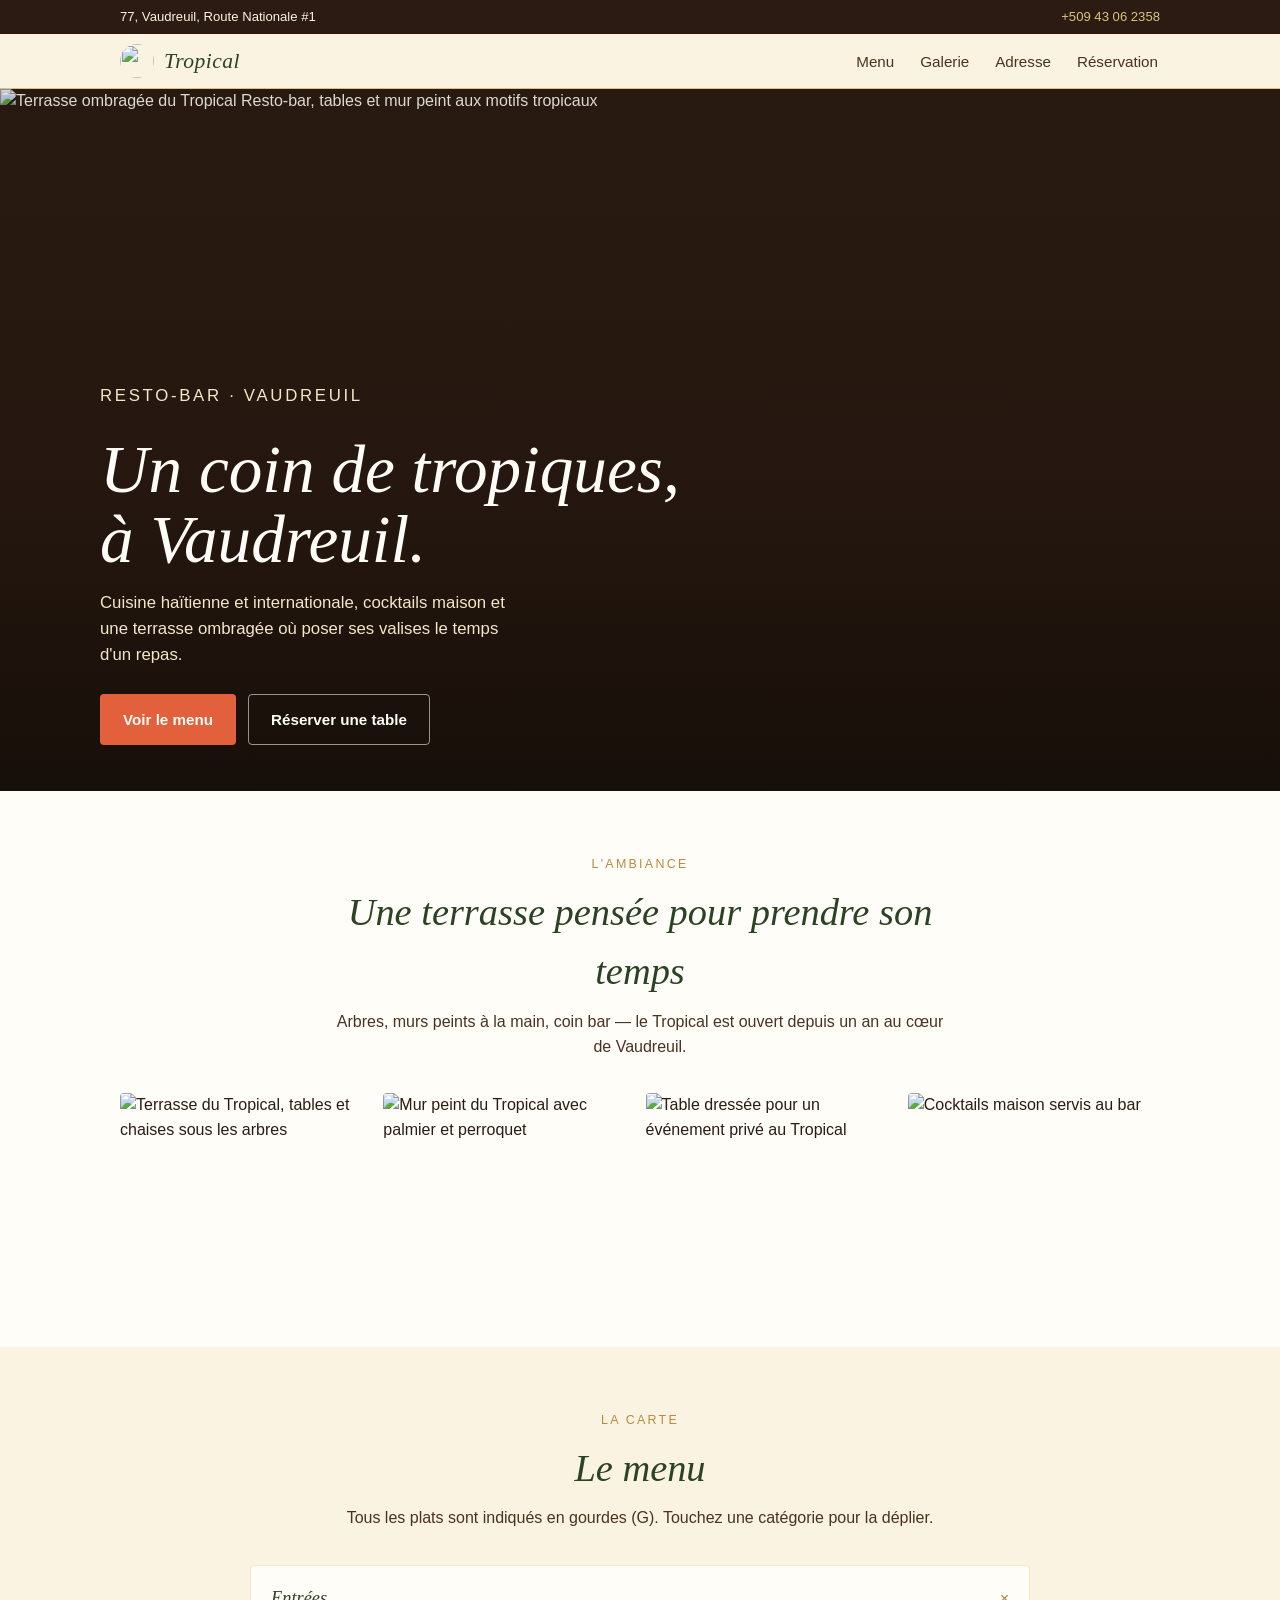
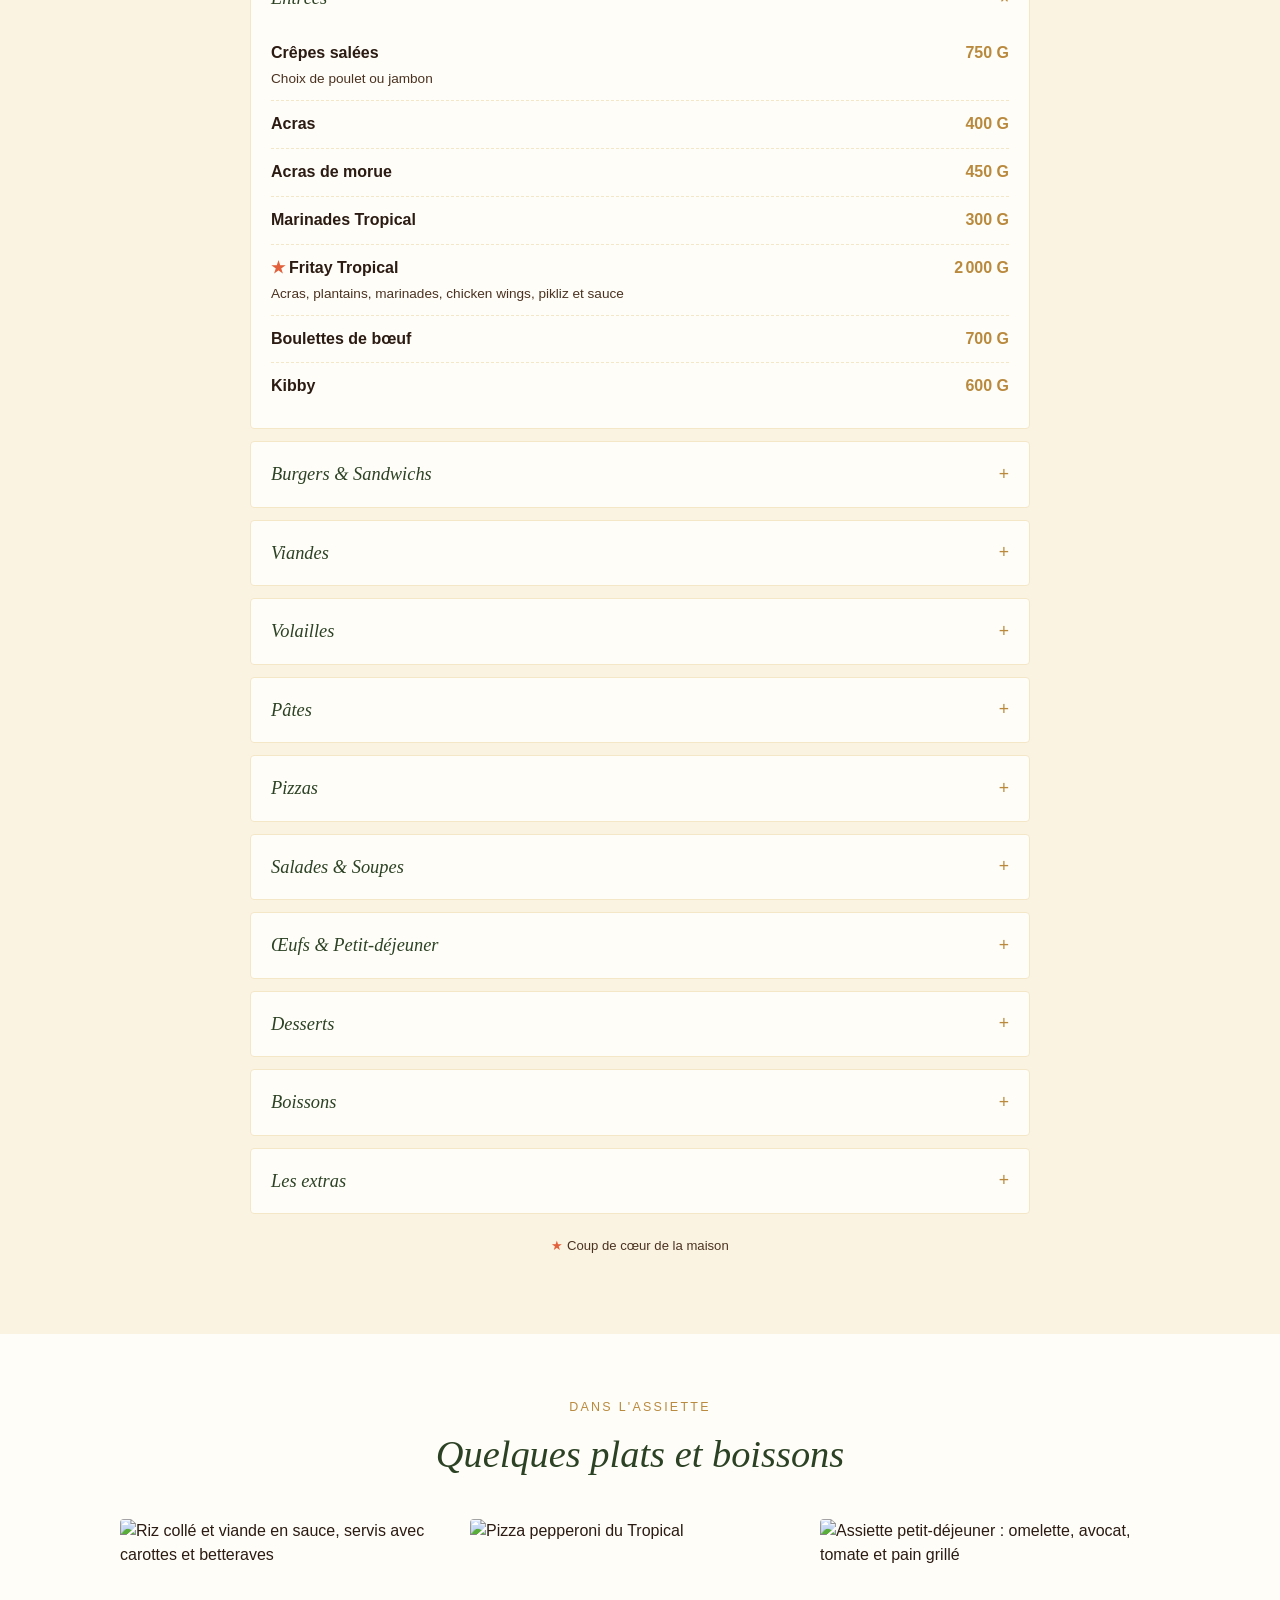
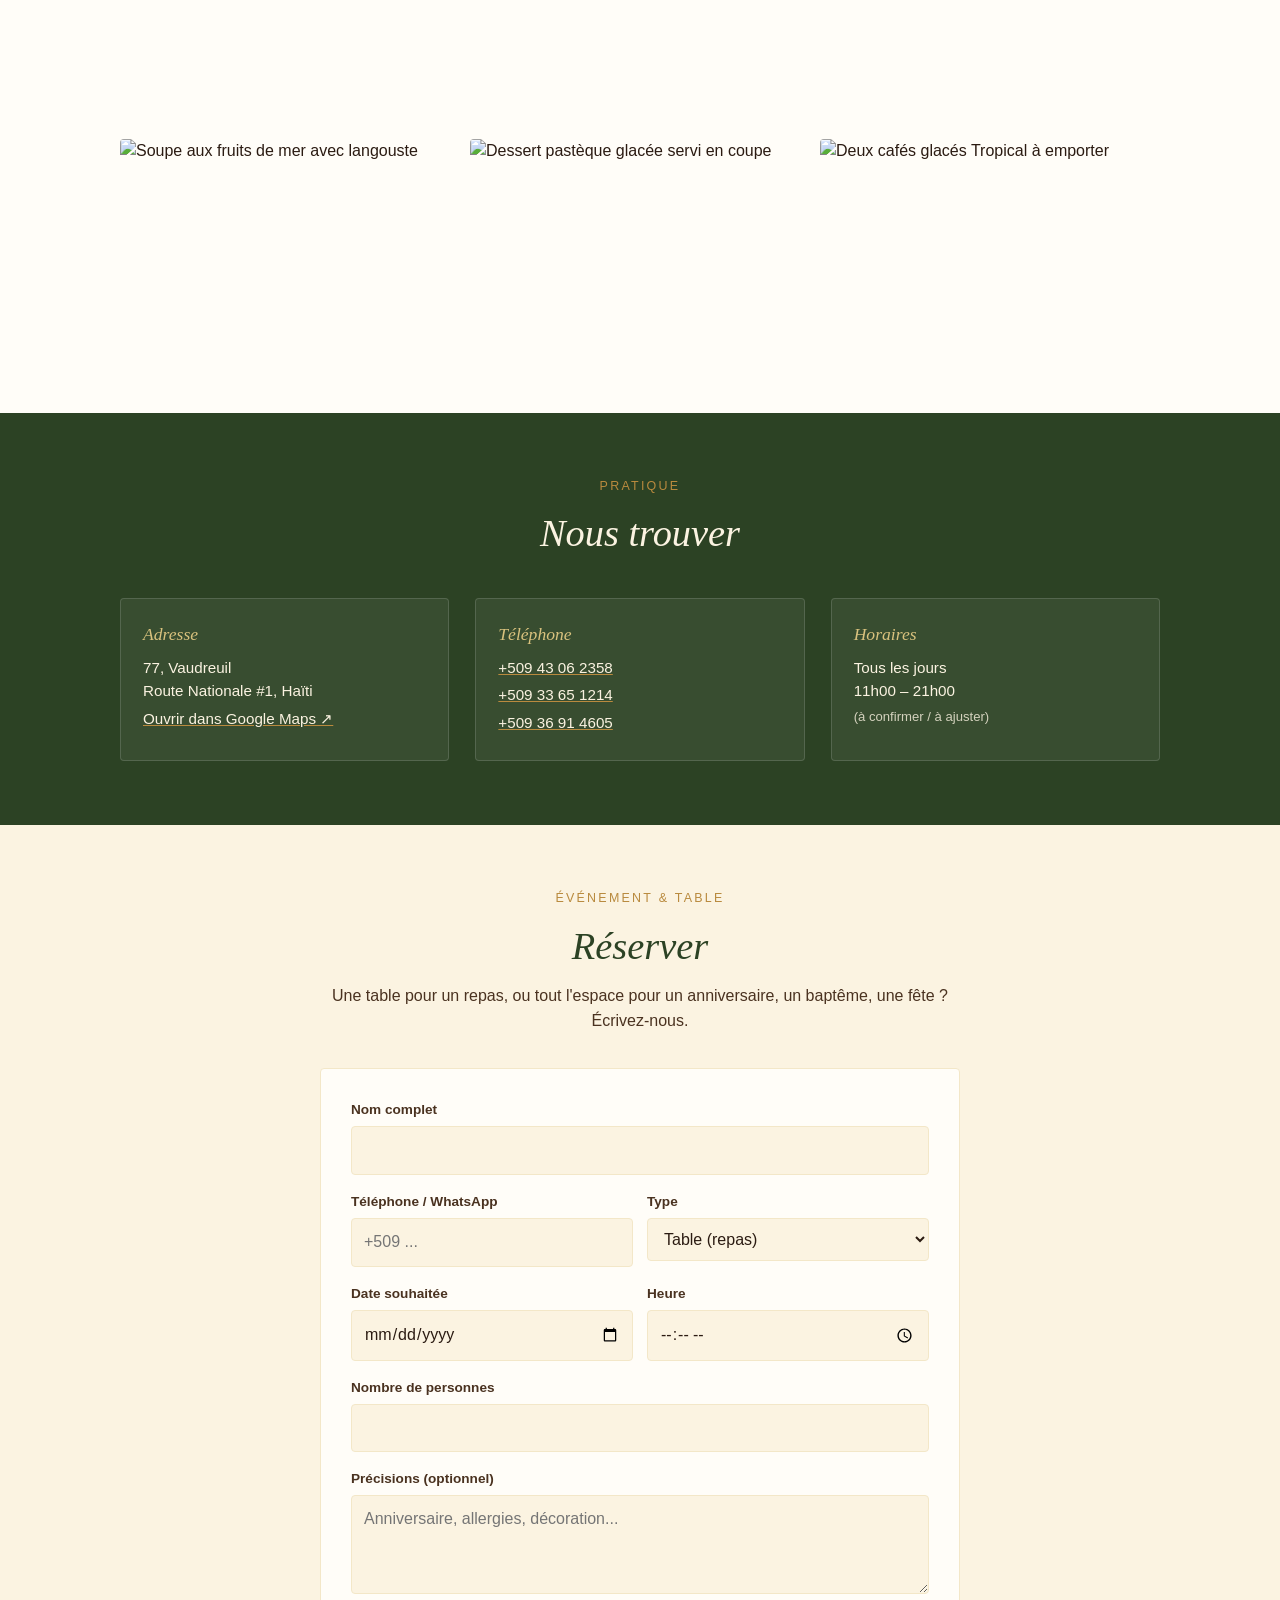
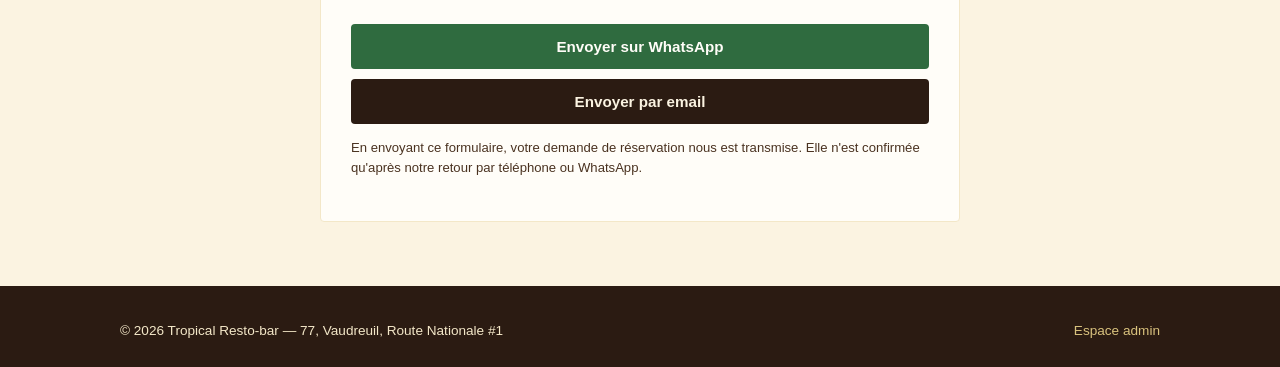
==== index.html @ 505603d0 "Add files via upload" ====
<!DOCTYPE html>
<html lang="fr">
<head>
<meta charset="UTF-8">
<meta name="viewport" content="width=device-width, initial-scale=1">
<title>Tropical Resto-bar — Vaudreuil, Route Nationale #1</title>
<meta name="description" content="Tropical Resto-bar à Vaudreuil : cuisine haïtienne et internationale, terrasse ombragée, cocktails maison. Menu, adresse et réservation.">
<link rel="icon" href="images/logo-dark.webp">
<link rel="stylesheet" href="style.css">
</head>
<body>
<a class="skip-link" href="#contenu">Aller au contenu</a>

<div class="topbar">
  <div class="wrap">
    <span>77, Vaudreuil, Route Nationale #1</span>
    <a href="tel:+50943062358">+509 43 06 2358</a>
  </div>
</div>

<nav class="nav">
  <div class="wrap">
    <a class="brand" href="#accueil">
      <img src="images/logo-dark.webp" alt="" width="34" height="34" loading="eager">
      Tropical
    </a>
    <button class="nav-toggle" id="navToggle" aria-expanded="false" aria-controls="navLinks" aria-label="Ouvrir le menu">☰</button>
    <ul class="nav-links" id="navLinks">
      <li><a href="#menu">Menu</a></li>
      <li><a href="#galerie">Galerie</a></li>
      <li><a href="#infos">Adresse</a></li>
      <li id="navResa"><a href="#reservation">Réservation</a></li>
    </ul>
  </div>
</nav>

<main id="contenu">

  <header class="hero" id="accueil">
    <img class="hero-img" src="images/hero-terrace.webp" alt="Terrasse ombragée du Tropical Resto-bar, tables et mur peint aux motifs tropicaux" loading="eager" fetchpriority="high" width="800" height="1067">
    <div class="hero-content wrap">
      <p class="hero-eyebrow">Resto-bar · Vaudreuil</p>
      <h1>Un coin de tropiques,<br>à Vaudreuil.</h1>
      <p>Cuisine haïtienne et internationale, cocktails maison et une terrasse ombragée où poser ses valises le temps d'un repas.</p>
      <div class="hero-ctas">
        <a class="btn btn-primary" href="#menu">Voir le menu</a>
        <a class="btn btn-outline" id="heroResaBtn" href="#reservation">Réserver une table</a>
      </div>
    </div>
  </header>

  <section class="ambiance">
    <div class="wrap">
      <div class="section-head">
        <span class="eyebrow">L'ambiance</span>
        <h2>Une terrasse pensée pour prendre son temps</h2>
        <p class="lede">Arbres, murs peints à la main, coin bar — le Tropical est ouvert depuis un an au cœur de Vaudreuil.</p>
      </div>
      <div class="ambiance-grid">
        <img src="images/terrace-2.webp" alt="Terrasse du Tropical, tables et chaises sous les arbres" loading="lazy" width="900" height="675">
        <img src="images/terrace-mural.webp" alt="Mur peint du Tropical avec palmier et perroquet" loading="lazy" width="900" height="1067">
        <img src="images/event-table.webp" alt="Table dressée pour un événement privé au Tropical" loading="lazy" width="738" height="985">
        <img src="images/cocktails.webp" alt="Cocktails maison servis au bar" loading="lazy" width="800" height="1364">
      </div>
    </div>
  </section>

  <section class="menu-section section-frame" id="menu">
    <div class="wrap">
      <div class="section-head">
        <span class="eyebrow">La carte</span>
        <h2>Le menu</h2>
        <p class="lede">Tous les plats sont indiqués en gourdes (G). Touchez une catégorie pour la déplier.</p>
      </div>

      <div class="menu-cats" id="menuCats"></div>

      <p class="menu-legend"><span class="star">★</span> Coup de cœur de la maison</p>
    </div>
  </section>

  <section class="gallery" id="galerie">
    <div class="wrap">
      <div class="section-head">
        <span class="eyebrow">Dans l'assiette</span>
        <h2>Quelques plats et boissons</h2>
      </div>
      <div class="gallery-grid">
        <img src="images/plat-viande-riz.webp" alt="Riz collé et viande en sauce, servis avec carottes et betteraves" loading="lazy" width="738" height="985">
        <img src="images/pizza.webp" alt="Pizza pepperoni du Tropical" loading="lazy" width="738" height="985">
        <img src="images/petit-dej.webp" alt="Assiette petit-déjeuner : omelette, avocat, tomate et pain grillé" loading="lazy" width="738" height="985">
        <img src="images/soupe-fruits-mer.webp" alt="Soupe aux fruits de mer avec langouste" loading="lazy" width="738" height="985">
        <img src="images/dessert-pasteque.webp" alt="Dessert pastèque glacée servi en coupe" loading="lazy" width="738" height="985">
        <img src="images/cafe-glace.webp" alt="Deux cafés glacés Tropical à emporter" loading="lazy" width="738" height="985">
      </div>
    </div>
  </section>

  <section class="infos" id="infos">
    <div class="wrap">
      <div class="section-head">
        <span class="eyebrow">Pratique</span>
        <h2>Nous trouver</h2>
      </div>
      <div class="infos-grid">
        <div class="info-card">
          <h3>Adresse</h3>
          <p>77, Vaudreuil<br>Route Nationale #1, Haïti</p>
          <p><a href="https://www.google.com/maps/search/?api=1&query=Tropical+Resto-bar+Vaudreuil+Route+Nationale+1+Haiti" target="_blank" rel="noopener">Ouvrir dans Google Maps ↗</a></p>
        </div>
        <div class="info-card">
          <h3>Téléphone</h3>
          <p><a href="tel:+50943062358">+509 43 06 2358</a></p>
          <p><a href="tel:+50933651214">+509 33 65 1214</a></p>
          <p><a href="tel:+50936914605">+509 36 91 4605</a></p>
        </div>
        <div class="info-card">
          <h3>Horaires</h3>
          <p>Tous les jours<br>11h00 – 21h00</p>
          <p style="font-size:0.82rem; opacity:0.8;">(à confirmer / à ajuster)</p>
        </div>
      </div>
    </div>
  </section>

  <section class="reservation section-frame" id="reservation">
    <div class="wrap">
      <div class="section-head">
        <span class="eyebrow">Événement &amp; table</span>
        <h2>Réserver</h2>
        <p class="lede">Une table pour un repas, ou tout l'espace pour un anniversaire, un baptême, une fête ? Écrivez-nous.</p>
      </div>

      <div id="resaOpen" class="res-box" hidden>
        <form id="resaForm">
          <div class="field">
            <label for="resaNom">Nom complet</label>
            <input id="resaNom" name="nom" type="text" required autocomplete="name">
          </div>
          <div class="field-row">
            <div class="field">
              <label for="resaTel">Téléphone / WhatsApp</label>
              <input id="resaTel" name="tel" type="tel" required autocomplete="tel" placeholder="+509 ...">
            </div>
            <div class="field">
              <label for="resaType">Type</label>
              <select id="resaType" name="type">
                <option value="Table">Table (repas)</option>
                <option value="Événement privé">Événement privé</option>
              </select>
            </div>
          </div>
          <div class="field-row">
            <div class="field">
              <label for="resaDate">Date souhaitée</label>
              <input id="resaDate" name="date" type="date" required>
            </div>
            <div class="field">
              <label for="resaHeure">Heure</label>
              <input id="resaHeure" name="heure" type="time" required>
            </div>
          </div>
          <div class="field">
            <label for="resaPersonnes">Nombre de personnes</label>
            <input id="resaPersonnes" name="personnes" type="number" min="1" max="200" required>
          </div>
          <div class="field">
            <label for="resaMsg">Précisions (optionnel)</label>
            <textarea id="resaMsg" name="message" rows="3" placeholder="Anniversaire, allergies, décoration..."></textarea>
          </div>

          <div class="res-actions">
            <button type="submit" class="btn btn-whatsapp btn-block" id="resaWhatsapp">Envoyer sur WhatsApp</button>
            <button type="button" class="btn btn-dark btn-block" id="resaEmail">Envoyer par email</button>
          </div>
          <p class="res-status" id="resaStatus"></p>
          <p class="res-note">En envoyant ce formulaire, votre demande de réservation nous est transmise. Elle n'est confirmée qu'après notre retour par téléphone ou WhatsApp.</p>
        </form>
      </div>

      <div id="resaClosed" class="res-closed" hidden>
        <p>Les réservations en ligne sont momentanément fermées.<br>Vous pouvez nous joindre directement par téléphone ou WhatsApp au <a href="tel:+50943062358">+509 43 06 2358</a>.</p>
      </div>
    </div>
  </section>

</main>

<footer>
  <div class="wrap">
    <span>© <span id="year"></span> Tropical Resto-bar — 77, Vaudreuil, Route Nationale #1</span>
    <a href="admin.html">Espace admin</a>
  </div>
</footer>

<script src="menu-data.js"></script>
<script src="config.js"></script>
<script src="script.js"></script>
</body>
</html>
---- style.css ----
/* ============================================================
   Tropical Resto-bar — feuille de style
   Palette tirée du logo et du menu imprimé du restaurant :
   sable/or du mur, vert palmier, brun café du logo, corail coucher
   de soleil des cocktails.
   Pas de police externe : on reste 100% système pour ne faire
   AUCUNE requête réseau supplémentaire (contrainte réseau Haïti).
   ============================================================ */

:root {
  --cream: #FBF3E1;
  --cream-2: #F3E7C8;
  --sand: #D9C27E;
  --palm: #3F5C34;
  --palm-dark: #2C4224;
  --coffee: #2B1B12;
  --coffee-2: #4A3220;
  --gold: #B98A3E;
  --coral: #E2603C;
  --white: #FFFDF8;

  --serif: Georgia, "Iowan Old Style", "Palatino Linotype", "Times New Roman", serif;
  --sans: -apple-system, BlinkMacSystemFont, "Segoe UI", Roboto, "Helvetica Neue", Arial, sans-serif;

  --radius: 4px;
  --max-w: 1080px;
}

* { box-sizing: border-box; }
html { scroll-behavior: smooth; }

body {
  margin: 0;
  background: var(--cream);
  color: var(--coffee);
  font-family: var(--sans);
  line-height: 1.55;
  -webkit-font-smoothing: antialiased;
}

img { max-width: 100%; display: block; }

a { color: inherit; }

.wrap {
  max-width: var(--max-w);
  margin: 0 auto;
  padding: 0 20px;
}

/* ---------- Skip link / focus ---------- */
.skip-link {
  position: absolute; left: -999px; top: 0;
  background: var(--coffee); color: var(--white);
  padding: 10px 16px; z-index: 100;
}
.skip-link:focus { left: 10px; top: 10px; }

:focus-visible {
  outline: 3px solid var(--coral);
  outline-offset: 2px;
}

/* ---------- Top bar ---------- */
.topbar {
  background: var(--coffee);
  color: var(--cream);
  font-size: 0.82rem;
  padding: 7px 0;
}
.topbar .wrap {
  display: flex;
  justify-content: space-between;
  align-items: center;
  gap: 10px;
  flex-wrap: wrap;
}
.topbar a { text-decoration: none; color: var(--sand); }
.topbar a:hover { color: var(--white); }

/* ---------- Nav ---------- */
.nav {
  position: sticky; top: 0; z-index: 40;
  background: rgba(251, 243, 225, 0.96);
  backdrop-filter: saturate(140%) blur(4px);
  border-bottom: 1px solid var(--sand);
}
.nav .wrap {
  display: flex;
  align-items: center;
  justify-content: space-between;
  padding-top: 10px;
  padding-bottom: 10px;
}
.brand {
  display: flex;
  align-items: center;
  gap: 10px;
  text-decoration: none;
  font-family: var(--serif);
  font-style: italic;
  font-size: 1.35rem;
  color: var(--palm-dark);
  letter-spacing: 0.02em;
}
.brand img { width: 34px; height: 34px; border-radius: 50%; }

.nav-links {
  display: flex;
  gap: 22px;
  list-style: none;
  margin: 0; padding: 0;
  font-size: 0.95rem;
}
.nav-links a {
  text-decoration: none;
  color: var(--coffee-2);
  padding: 4px 2px;
  border-bottom: 2px solid transparent;
}
.nav-links a:hover { border-color: var(--coral); }

.nav-toggle {
  display: none;
  background: none; border: none;
  font-size: 1.6rem;
  color: var(--coffee);
  cursor: pointer;
}

@media (max-width: 760px) {
  .nav-links {
    position: absolute;
    top: 100%; left: 0; right: 0;
    background: var(--cream);
    border-bottom: 1px solid var(--sand);
    flex-direction: column;
    gap: 0;
    display: none;
  }
  .nav-links.open { display: flex; }
  .nav-links a {
    padding: 14px 20px;
    border-bottom: 1px solid var(--cream-2);
  }
  .nav-toggle { display: block; }
}

/* ---------- Hero ---------- */
.hero {
  position: relative;
  min-height: 78vh;
  display: flex;
  align-items: flex-end;
  color: var(--white);
  background-color: var(--coffee);
}
.hero-img {
  position: absolute; inset: 0;
  width: 100%; height: 100%;
  object-fit: cover;
}
.hero::after {
  content: "";
  position: absolute; inset: 0;
  background: linear-gradient(180deg, rgba(27,17,10,0.15) 0%, rgba(27,17,10,0.35) 55%, rgba(20,13,8,0.88) 100%);
}
.hero-content {
  position: relative;
  z-index: 2;
  padding: 60px 0 46px;
  width: 100%;
}
.hero-eyebrow {
  font-size: 0.85rem;
  letter-spacing: 0.16em;
  text-transform: uppercase;
  color: var(--sand);
  margin: 0 0 10px;
}
.hero h1 {
  font-family: var(--serif);
  font-style: italic;
  font-weight: 400;
  font-size: clamp(2.4rem, 8vw, 4.2rem);
  margin: 0 0 14px;
  line-height: 1.05;
}
.hero p {
  max-width: 46ch;
  font-size: 1.05rem;
  color: var(--cream-2);
  margin: 0 0 26px;
}
.hero-ctas { display: flex; flex-wrap: wrap; gap: 12px; }

/* ---------- Buttons ---------- */
.btn {
  display: inline-flex;
  align-items: center;
  gap: 8px;
  padding: 13px 22px;
  border-radius: var(--radius);
  text-decoration: none;
  font-size: 0.95rem;
  font-weight: 600;
  border: 1px solid transparent;
  cursor: pointer;
  transition: transform 0.15s ease, background 0.15s ease;
}
.btn:hover { transform: translateY(-1px); }
.btn-primary { background: var(--coral); color: var(--white); }
.btn-primary:hover { background: #cb4f31; }
.btn-outline { background: transparent; color: var(--white); border-color: rgba(255,255,255,0.55); }
.btn-outline:hover { background: rgba(255,255,255,0.12); }
.btn-dark { background: var(--coffee); color: var(--cream); }
.btn-dark:hover { background: var(--coffee-2); }
.btn-whatsapp { background: #2f6b3f; color: var(--white); }
.btn-whatsapp:hover { background: #245430; }
.btn-block { width: 100%; justify-content: center; }

/* ---------- Section shell ---------- */
section { padding: 64px 0; }
.section-head { max-width: 620px; margin: 0 auto 34px; text-align: center; }
.eyebrow {
  display: block;
  font-size: 0.78rem;
  letter-spacing: 0.18em;
  text-transform: uppercase;
  color: var(--gold);
  margin-bottom: 8px;
}
h2 {
  font-family: var(--serif);
  font-style: italic;
  font-weight: 400;
  font-size: clamp(1.7rem, 4vw, 2.4rem);
  margin: 0 0 8px;
  color: var(--palm-dark);
}
.lede { color: var(--coffee-2); margin: 0; }

/* Sunset divider — motif repris du dégradé de la couverture du menu */
.divider {
  height: 4px;
  border: none;
  margin: 0;
  background: linear-gradient(90deg, var(--sand), var(--coral) 55%, var(--gold));
  opacity: 0.85;
}

/* Palme décorative (signature graphique, reprise du menu imprimé) */
.palm-corner {
  position: absolute;
  width: 130px; height: 130px;
  opacity: 0.5;
  pointer-events: none;
}
.palm-corner.tl { top: 6px; left: 6px; }
.palm-corner.br { bottom: 6px; right: 6px; transform: rotate(180deg); }
.section-frame { position: relative; overflow: hidden; }

/* ---------- Ambiance strip ---------- */
.ambiance { background: var(--white); }
.ambiance-grid {
  display: grid;
  grid-template-columns: repeat(4, 1fr);
  gap: 10px;
}
.ambiance-grid img {
  width: 100%; height: 190px; object-fit: cover;
  border-radius: var(--radius);
}
@media (max-width: 760px) {
  .ambiance-grid { grid-template-columns: repeat(2, 1fr); }
  .ambiance-grid img { height: 140px; }
}

/* ---------- Menu ---------- */
.menu-section { background: var(--cream); }
.menu-note {
  text-align: center;
  font-size: 0.85rem;
  color: var(--coffee-2);
  margin: -14px 0 30px;
}
.menu-cats { display: grid; gap: 12px; max-width: 780px; margin: 0 auto; }
.menu-cat {
  background: var(--white);
  border: 1px solid var(--cream-2);
  border-radius: var(--radius);
  overflow: hidden;
}
.menu-cat-btn {
  width: 100%;
  display: flex;
  align-items: center;
  justify-content: space-between;
  gap: 10px;
  background: none;
  border: none;
  text-align: left;
  padding: 18px 20px;
  cursor: pointer;
  font-family: var(--serif);
  font-style: italic;
  font-size: 1.15rem;
  color: var(--palm-dark);
}
.menu-cat-btn .chev {
  font-family: var(--sans);
  font-style: normal;
  font-size: 1.1rem;
  color: var(--gold);
  transition: transform 0.2s ease;
  flex: none;
}
.menu-cat[open] .chev { transform: rotate(45deg); }
.menu-cat-body { padding: 0 20px 18px; }
.menu-cat-sub {
  font-size: 0.82rem;
  font-style: italic;
  color: var(--coffee-2);
  margin: -4px 0 14px;
}
.menu-item {
  display: flex;
  justify-content: space-between;
  gap: 16px;
  padding: 11px 0;
  border-top: 1px dashed var(--cream-2);
}
.menu-item:first-child { border-top: none; }
.menu-item-name { font-weight: 600; }
.menu-item-name .star { color: var(--coral); margin-right: 4px; }
.menu-item-desc {
  font-size: 0.85rem;
  color: var(--coffee-2);
  margin-top: 2px;
  font-weight: 400;
}
.menu-item-price {
  flex: none;
  font-variant-numeric: tabular-nums;
  color: var(--gold);
  font-weight: 700;
  white-space: nowrap;
}
.menu-legend {
  text-align: center;
  font-size: 0.82rem;
  color: var(--coffee-2);
  margin-top: 22px;
}
.menu-legend .star { color: var(--coral); }

/* ---------- Gallery ---------- */
.gallery { background: var(--white); }
.gallery-grid {
  display: grid;
  grid-template-columns: repeat(3, 1fr);
  gap: 10px;
}
.gallery-grid img {
  width: 100%; height: 210px; object-fit: cover;
  border-radius: var(--radius);
}
@media (max-width: 760px) {
  .gallery-grid { grid-template-columns: repeat(2, 1fr); }
  .gallery-grid img { height: 150px; }
}

/* ---------- Infos / address ---------- */
.infos {
  background: var(--palm-dark);
  color: var(--cream);
}
.infos h2 { color: var(--cream); }
.infos .lede { color: var(--cream-2); }
.infos-grid {
  display: grid;
  grid-template-columns: repeat(3, 1fr);
  gap: 26px;
  margin-top: 10px;
}
.info-card {
  background: rgba(255,255,255,0.06);
  border: 1px solid rgba(255,255,255,0.14);
  border-radius: var(--radius);
  padding: 22px;
}
.info-card h3 {
  font-family: var(--serif);
  font-style: italic;
  font-weight: 400;
  font-size: 1.1rem;
  margin: 0 0 8px;
  color: var(--sand);
}
.info-card p { margin: 4px 0; font-size: 0.95rem; }
.info-card a { text-decoration: underline; text-decoration-color: var(--gold); }
@media (max-width: 760px) {
  .infos-grid { grid-template-columns: 1fr; }
}

/* ---------- Reservation ---------- */
.reservation { background: var(--cream); }
.res-box {
  max-width: 640px;
  margin: 0 auto;
  background: var(--white);
  border: 1px solid var(--cream-2);
  border-radius: var(--radius);
  padding: 30px;
}
.field { margin-bottom: 16px; }
.field label {
  display: block;
  font-size: 0.85rem;
  font-weight: 600;
  margin-bottom: 6px;
  color: var(--coffee-2);
}
.field input, .field select, .field textarea {
  width: 100%;
  padding: 11px 12px;
  border: 1px solid var(--cream-2);
  border-radius: var(--radius);
  font: inherit;
  background: var(--cream);
  color: var(--coffee);
}
.field input:focus, .field select:focus, .field textarea:focus {
  outline: none;
  border-color: var(--coral);
  background: var(--white);
}
.field-row { display: grid; grid-template-columns: 1fr 1fr; gap: 14px; }
@media (max-width: 520px) { .field-row { grid-template-columns: 1fr; } }
.res-actions { display: grid; gap: 10px; margin-top: 22px; }
.res-note { font-size: 0.82rem; color: var(--coffee-2); margin-top: 14px; }
.res-status { font-size: 0.9rem; margin-top: 12px; display: none; }
.res-status.show { display: block; }
.res-status.ok { color: var(--palm-dark); }
.res-status.err { color: #a33; }

.res-closed {
  max-width: 640px;
  margin: 0 auto;
  text-align: center;
  background: var(--white);
  border: 1px solid var(--cream-2);
  border-radius: var(--radius);
  padding: 40px 30px;
  color: var(--coffee-2);
}

/* ---------- Footer ---------- */
footer {
  background: var(--coffee);
  color: var(--cream-2);
  padding: 34px 0 26px;
  font-size: 0.85rem;
}
footer .wrap {
  display: flex;
  justify-content: space-between;
  align-items: center;
  flex-wrap: wrap;
  gap: 14px;
}
footer a { color: var(--sand); text-decoration: none; }
footer a:hover { text-decoration: underline; }

/* ---------- Reduced motion ---------- */
@media (prefers-reduced-motion: reduce) {
  html { scroll-behavior: auto; }
  .btn:hover { transform: none; }
}
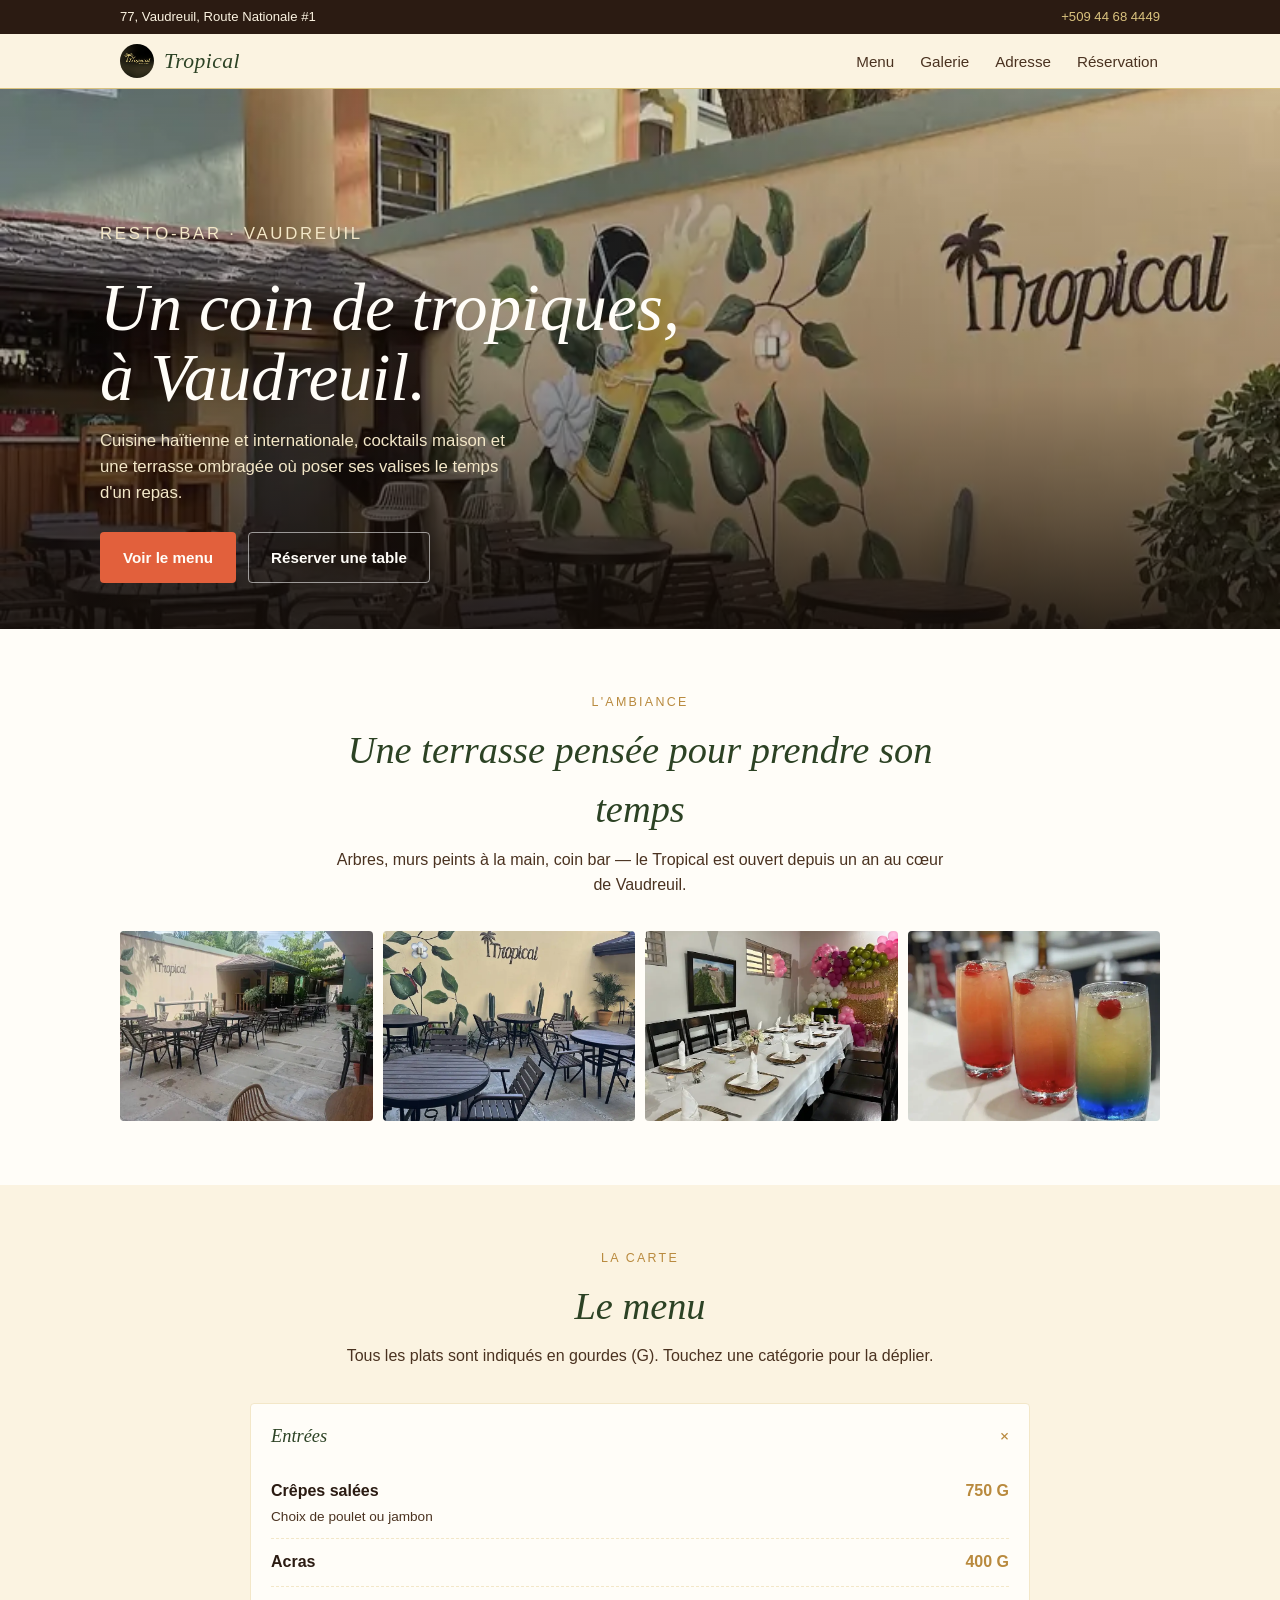
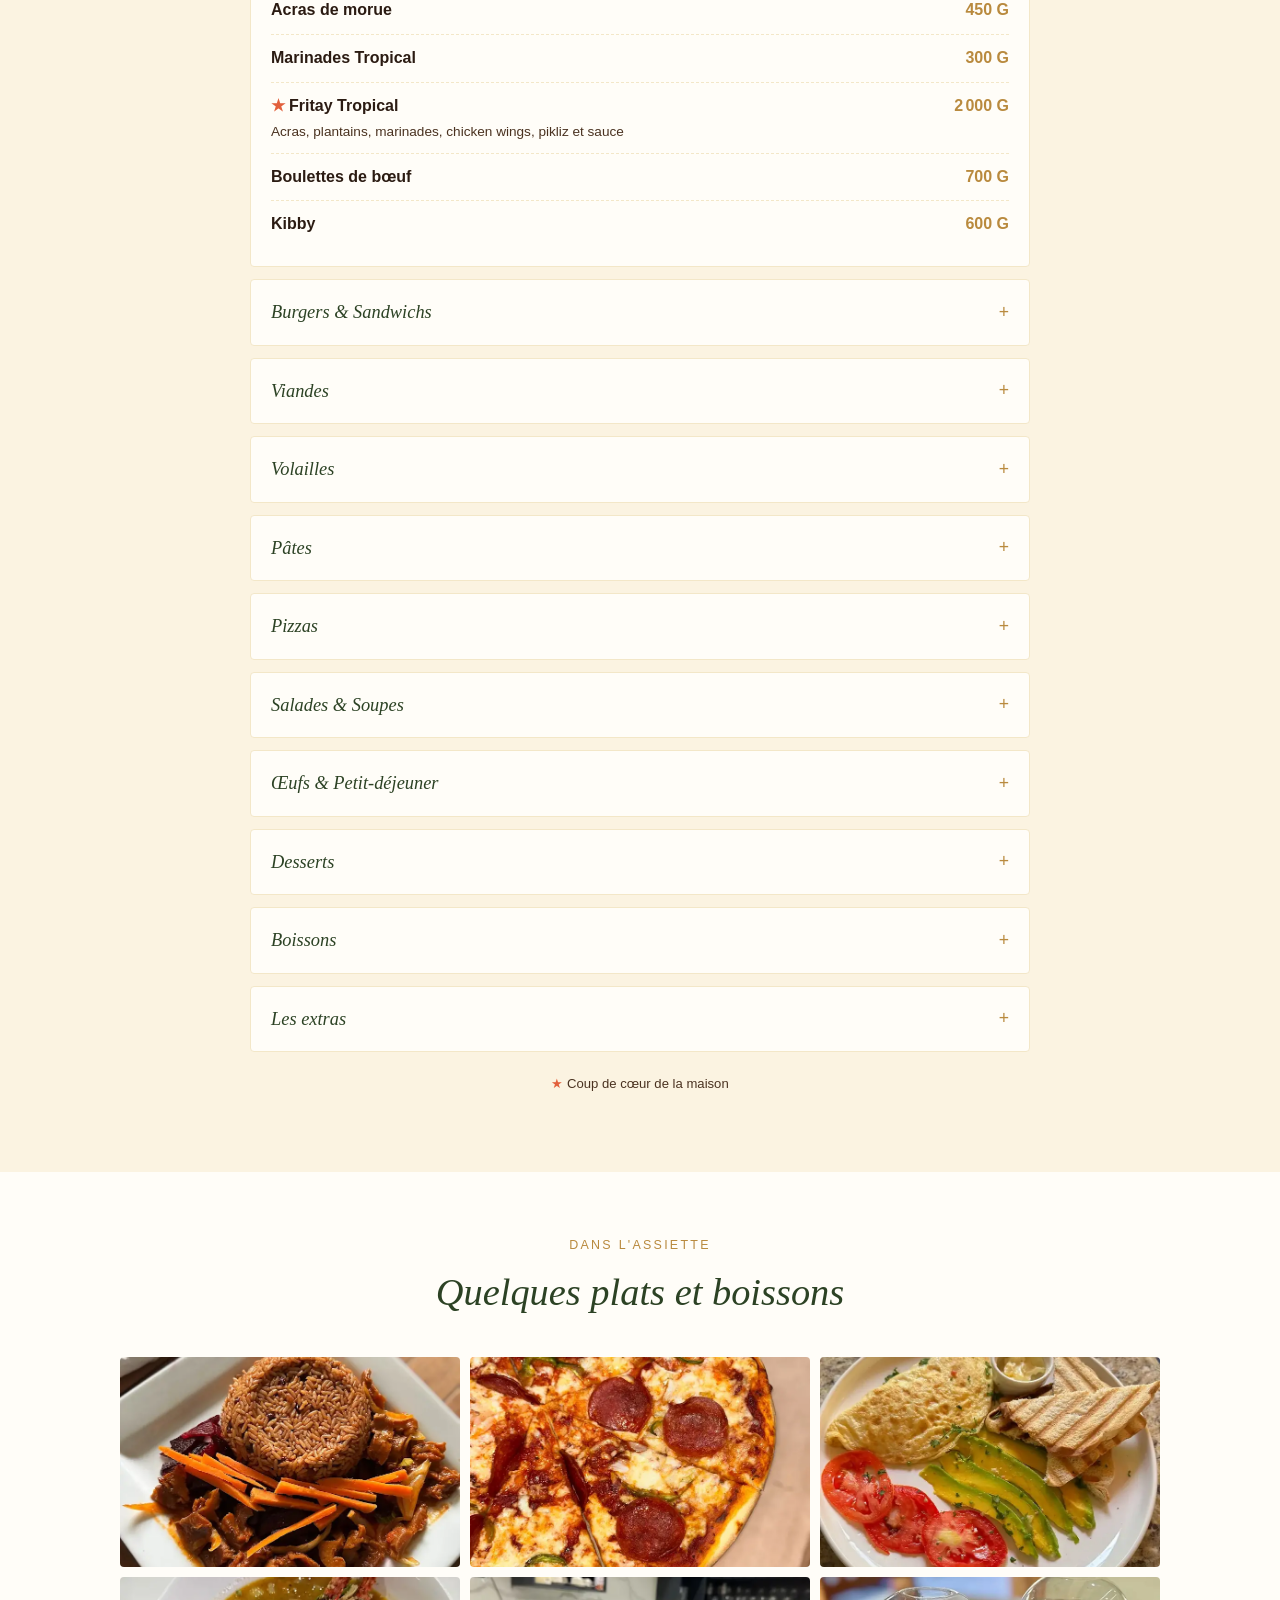
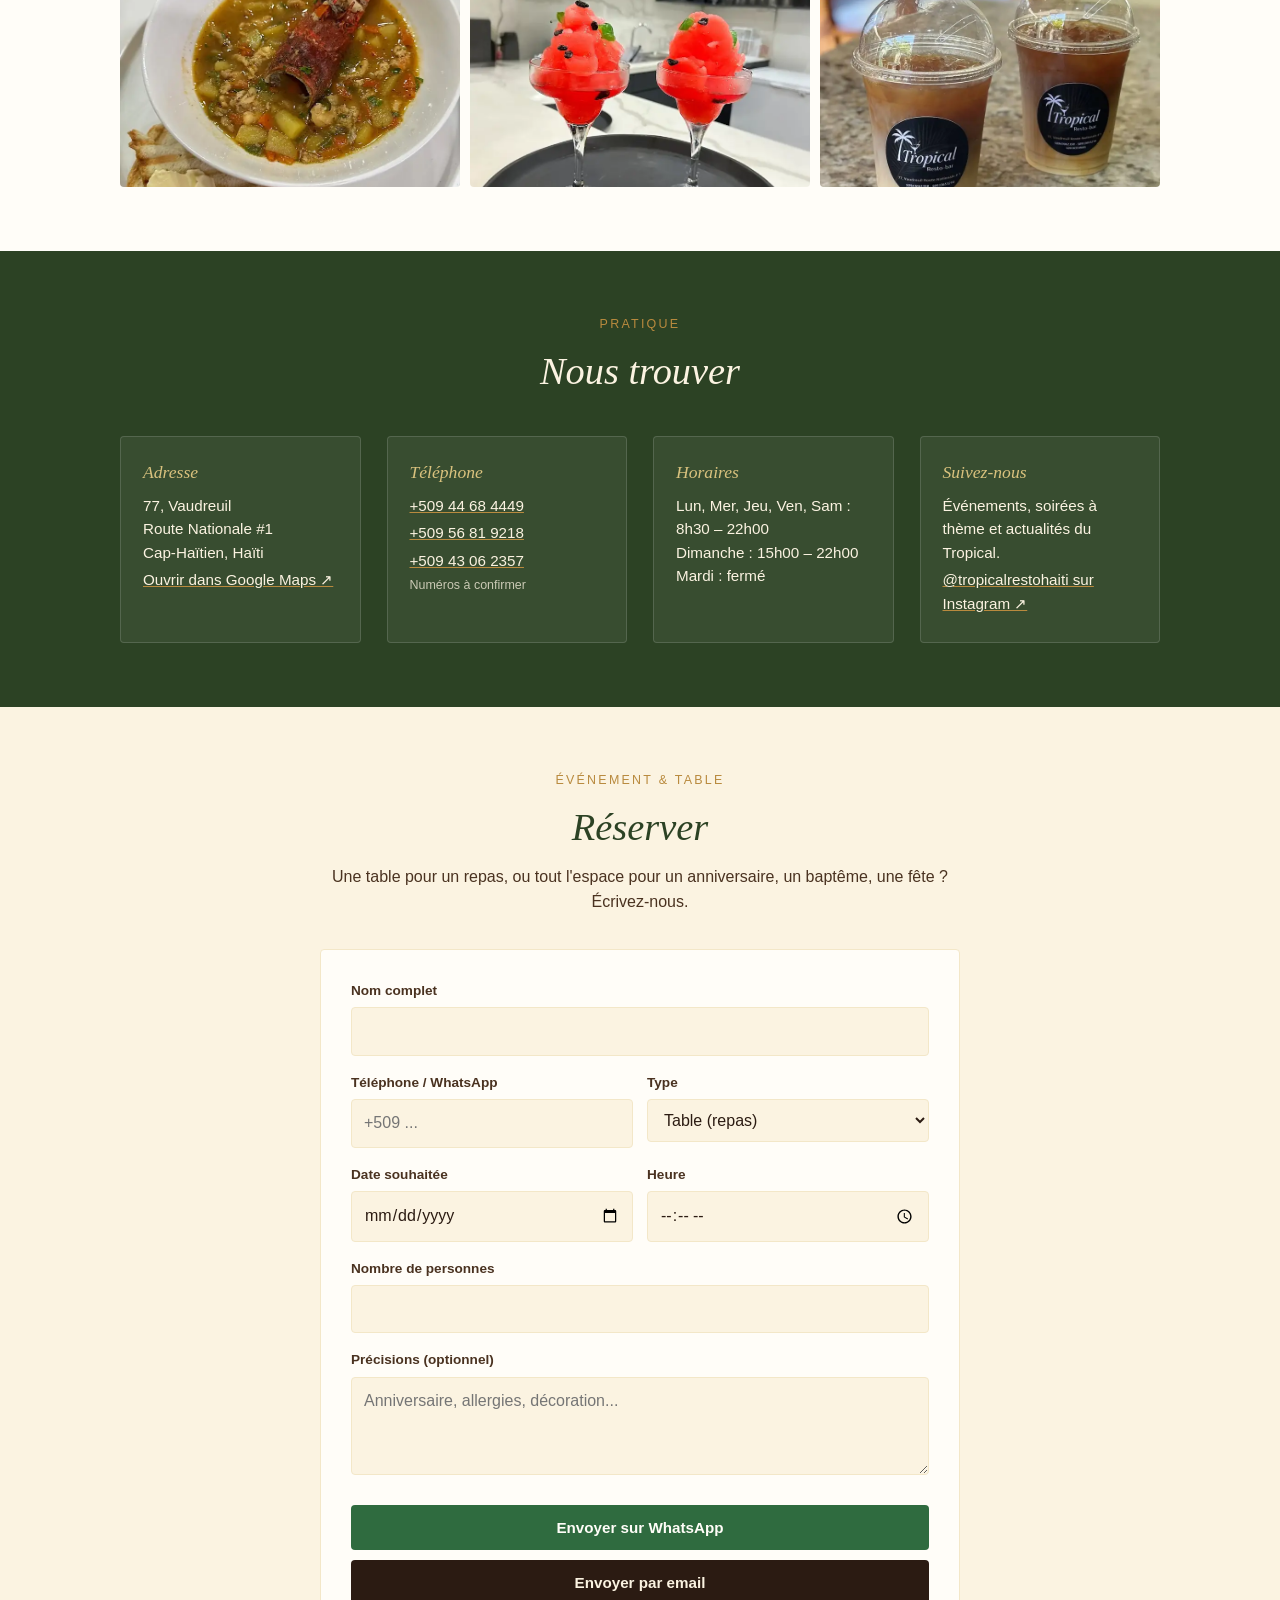
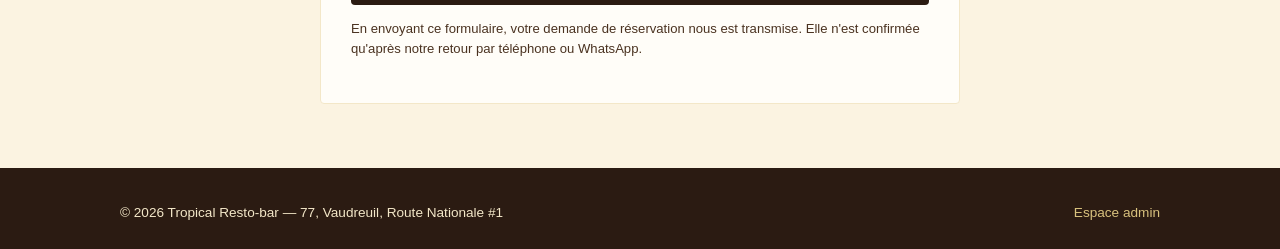
==== commit f6a66ac5: "Add files via upload" ====
--- a/index.html
+++ b/index.html
@@ -14,7 +14,7 @@
 <div class="topbar">
   <div class="wrap">
     <span>77, Vaudreuil, Route Nationale #1</span>
-    <a href="tel:+50943062358">+509 43 06 2358</a>
+    <a href="tel:+50944684449">+509 44 68 4449</a>
   </div>
 </div>
 
@@ -56,7 +56,7 @@
         <h2>Une terrasse pensée pour prendre son temps</h2>
         <p class="lede">Arbres, murs peints à la main, coin bar — le Tropical est ouvert depuis un an au cœur de Vaudreuil.</p>
       </div>
-      <div class="ambiance-grid">
+      <div class="ambiance-grid" data-lightbox-group="galerie">
         <img src="images/terrace-2.webp" alt="Terrasse du Tropical, tables et chaises sous les arbres" loading="lazy" width="900" height="675">
         <img src="images/terrace-mural.webp" alt="Mur peint du Tropical avec palmier et perroquet" loading="lazy" width="900" height="1067">
         <img src="images/event-table.webp" alt="Table dressée pour un événement privé au Tropical" loading="lazy" width="738" height="985">
@@ -85,7 +85,7 @@
         <span class="eyebrow">Dans l'assiette</span>
         <h2>Quelques plats et boissons</h2>
       </div>
-      <div class="gallery-grid">
+      <div class="gallery-grid" data-lightbox-group="plats">
         <img src="images/plat-viande-riz.webp" alt="Riz collé et viande en sauce, servis avec carottes et betteraves" loading="lazy" width="738" height="985">
         <img src="images/pizza.webp" alt="Pizza pepperoni du Tropical" loading="lazy" width="738" height="985">
         <img src="images/petit-dej.webp" alt="Assiette petit-déjeuner : omelette, avocat, tomate et pain grillé" loading="lazy" width="738" height="985">
@@ -105,19 +105,26 @@
       <div class="infos-grid">
         <div class="info-card">
           <h3>Adresse</h3>
-          <p>77, Vaudreuil<br>Route Nationale #1, Haïti</p>
-          <p><a href="https://www.google.com/maps/search/?api=1&query=Tropical+Resto-bar+Vaudreuil+Route+Nationale+1+Haiti" target="_blank" rel="noopener">Ouvrir dans Google Maps ↗</a></p>
+          <p>77, Vaudreuil<br>Route Nationale #1<br>Cap-Haïtien, Haïti</p>
+          <p><a href="https://www.google.com/maps/search/?api=1&query=Tropical+Resto-bar+Vaudreuil+Route+Nationale+1+Cap-Haitien+Haiti" target="_blank" rel="noopener">Ouvrir dans Google Maps ↗</a></p>
         </div>
         <div class="info-card">
           <h3>Téléphone</h3>
-          <p><a href="tel:+50943062358">+509 43 06 2358</a></p>
-          <p><a href="tel:+50933651214">+509 33 65 1214</a></p>
-          <p><a href="tel:+50936914605">+509 36 91 4605</a></p>
+          <p><a href="tel:+50944684449">+509 44 68 4449</a></p>
+          <p><a href="tel:+50956819218">+509 56 81 9218</a></p>
+          <p><a href="tel:+50943062357">+509 43 06 2357</a></p>
+          <p style="font-size:0.78rem; opacity:0.75;">Numéros à confirmer</p>
         </div>
         <div class="info-card">
           <h3>Horaires</h3>
-          <p>Tous les jours<br>11h00 – 21h00</p>
-          <p style="font-size:0.82rem; opacity:0.8;">(à confirmer / à ajuster)</p>
+          <p>Lun, Mer, Jeu, Ven, Sam : 8h30 – 22h00<br>
+          Dimanche : 15h00 – 22h00<br>
+          Mardi : fermé</p>
+        </div>
+        <div class="info-card">
+          <h3>Suivez-nous</h3>
+          <p>Événements, soirées à thème et actualités du Tropical.</p>
+          <p><a href="https://www.instagram.com/tropicalrestohaiti/" target="_blank" rel="noopener">@tropicalrestohaiti sur Instagram ↗</a></p>
         </div>
       </div>
     </div>
@@ -179,7 +186,7 @@
       </div>
 
       <div id="resaClosed" class="res-closed" hidden>
-        <p>Les réservations en ligne sont momentanément fermées.<br>Vous pouvez nous joindre directement par téléphone ou WhatsApp au <a href="tel:+50943062358">+509 43 06 2358</a>.</p>
+        <p>Les réservations en ligne sont momentanément fermées.<br>Vous pouvez nous joindre directement par téléphone ou WhatsApp au <a href="tel:+50944684449">+509 44 68 4449</a>.</p>
       </div>
     </div>
   </section>
@@ -196,5 +203,6 @@
 <script src="menu-data.js"></script>
 <script src="config.js"></script>
 <script src="script.js"></script>
+<script src="lightbox.js"></script>
 </body>
 </html>
--- a/style.css
+++ b/style.css
@@ -149,16 +149,27 @@
 /* ---------- Hero ---------- */
 .hero {
   position: relative;
-  min-height: 78vh;
+  min-height: 60vh;
   display: flex;
   align-items: flex-end;
   color: var(--white);
   background-color: var(--coffee);
+  overflow: hidden;
 }
 .hero-img {
   position: absolute; inset: 0;
   width: 100%; height: 100%;
   object-fit: cover;
+  object-position: 68% 38%; /* garde l'enseigne "Tropical" peinte sur le mur dans le cadre */
+}
+/* Sur mobile, la photo (portrait, ratio 3/4) garde exactement son propre
+   format : aucun recadrage latéral, rien de coupé. */
+@media (max-width: 700px) {
+  .hero {
+    min-height: unset;
+    aspect-ratio: 3 / 4;
+  }
+  .hero-img { object-position: center 30%; }
 }
 .hero::after {
   content: "";
@@ -270,7 +281,10 @@
 .ambiance-grid img {
   width: 100%; height: 190px; object-fit: cover;
   border-radius: var(--radius);
-}
+  cursor: zoom-in;
+  transition: opacity 0.15s ease;
+}
+.ambiance-grid img:hover { opacity: 0.88; }
 @media (max-width: 760px) {
   .ambiance-grid { grid-template-columns: repeat(2, 1fr); }
   .ambiance-grid img { height: 140px; }
@@ -364,10 +378,63 @@
 .gallery-grid img {
   width: 100%; height: 210px; object-fit: cover;
   border-radius: var(--radius);
-}
+  cursor: zoom-in;
+  transition: opacity 0.15s ease;
+}
+.gallery-grid img:hover { opacity: 0.88; }
 @media (max-width: 760px) {
   .gallery-grid { grid-template-columns: repeat(2, 1fr); }
   .gallery-grid img { height: 150px; }
+}
+
+/* ---------- Lightbox (galerie plein écran) ---------- */
+.lightbox {
+  position: fixed; inset: 0;
+  z-index: 200;
+  background: rgba(20, 13, 8, 0.94);
+  display: flex;
+  align-items: center;
+  justify-content: center;
+  opacity: 0;
+  visibility: hidden;
+  transition: opacity 0.2s ease;
+}
+.lightbox.open { opacity: 1; visibility: visible; }
+.lightbox img {
+  max-width: min(92vw, 1000px);
+  max-height: 82vh;
+  object-fit: contain;
+  border-radius: 4px;
+  user-select: none;
+}
+.lightbox-close, .lightbox-prev, .lightbox-next {
+  position: absolute;
+  background: rgba(255,255,255,0.12);
+  border: 1px solid rgba(255,255,255,0.3);
+  color: var(--white);
+  border-radius: 50%;
+  width: 44px; height: 44px;
+  font-size: 1.3rem;
+  cursor: pointer;
+  display: flex; align-items: center; justify-content: center;
+  line-height: 1;
+}
+.lightbox-close:hover, .lightbox-prev:hover, .lightbox-next:hover {
+  background: rgba(255,255,255,0.22);
+}
+.lightbox-close { top: 18px; right: 18px; }
+.lightbox-prev { left: 14px; top: 50%; transform: translateY(-50%); }
+.lightbox-next { right: 14px; top: 50%; transform: translateY(-50%); }
+.lightbox-counter {
+  position: absolute;
+  bottom: 20px; left: 50%;
+  transform: translateX(-50%);
+  color: var(--cream-2);
+  font-size: 0.85rem;
+  letter-spacing: 0.05em;
+}
+@media (max-width: 600px) {
+  .lightbox-prev, .lightbox-next { width: 38px; height: 38px; font-size: 1.1rem; }
 }
 
 /* ---------- Infos / address ---------- */
@@ -379,7 +446,7 @@
 .infos .lede { color: var(--cream-2); }
 .infos-grid {
   display: grid;
-  grid-template-columns: repeat(3, 1fr);
+  grid-template-columns: repeat(auto-fit, minmax(210px, 1fr));
   gap: 26px;
   margin-top: 10px;
 }
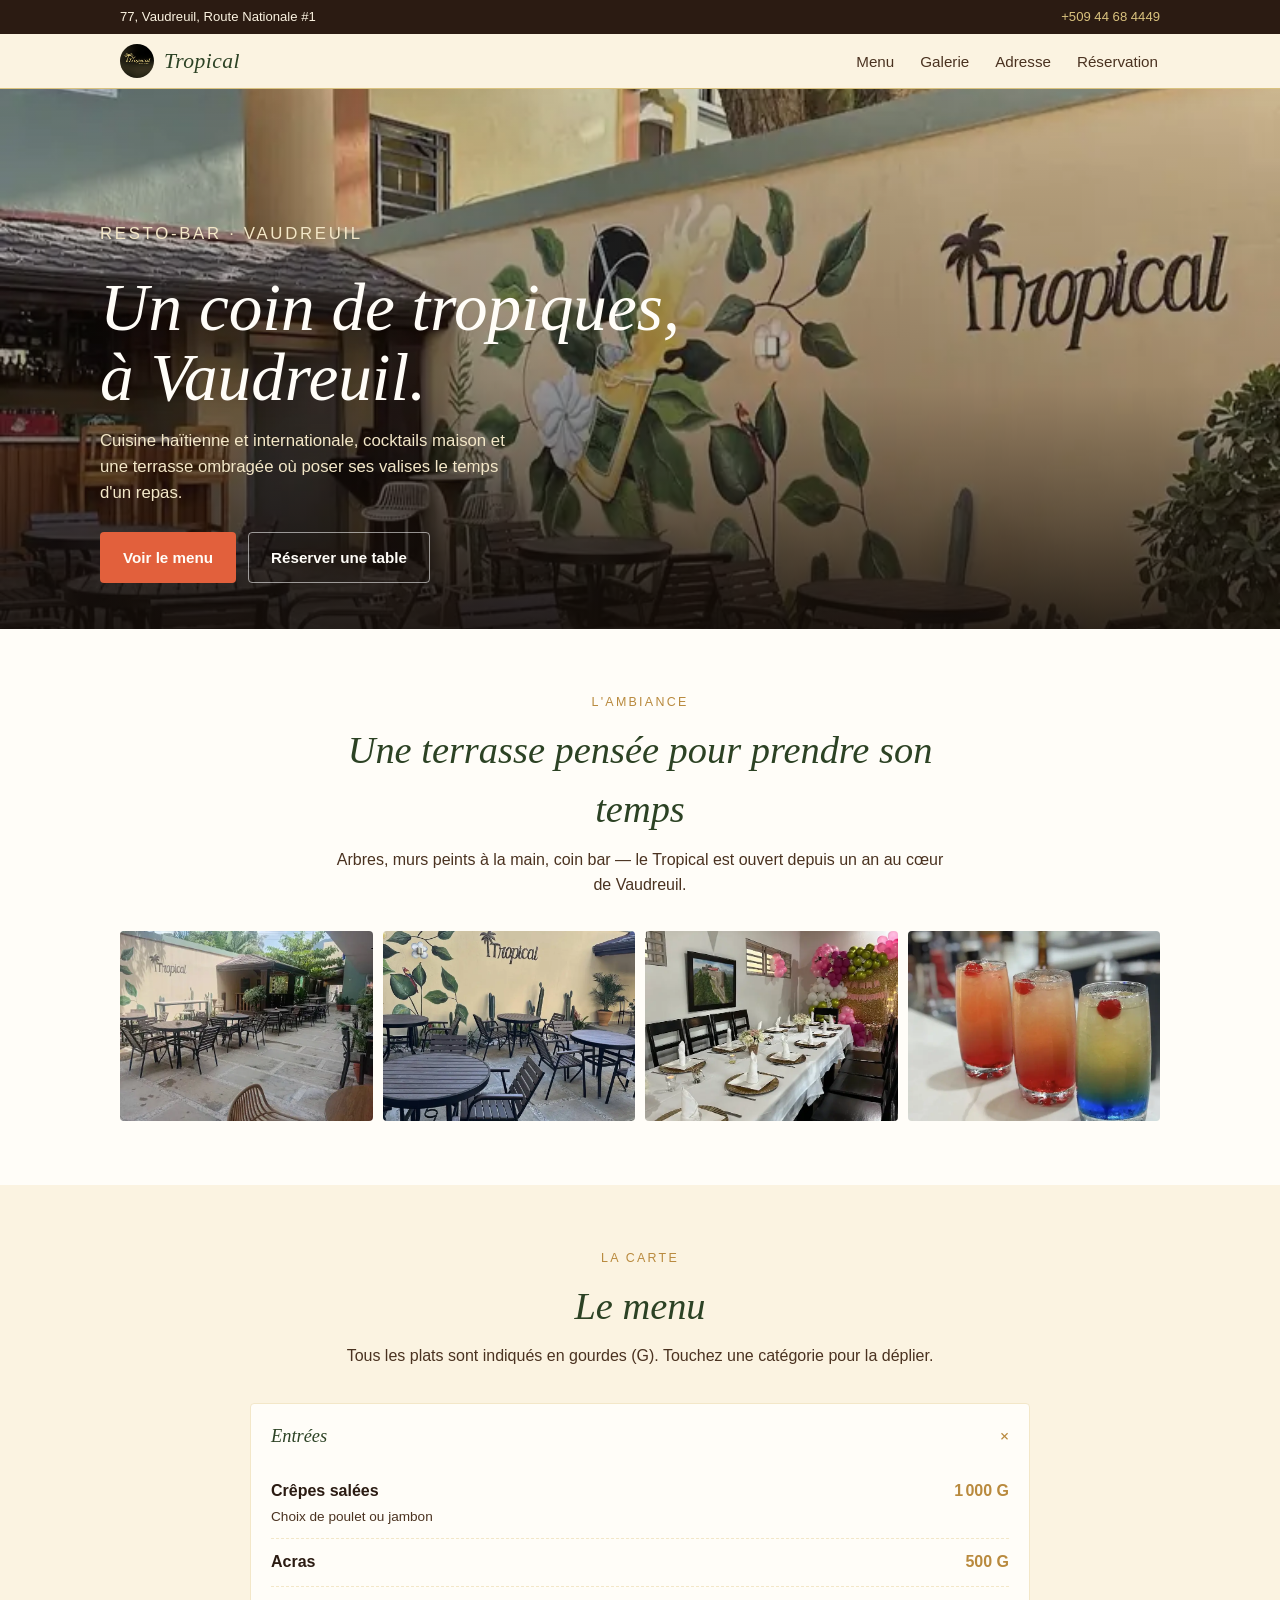
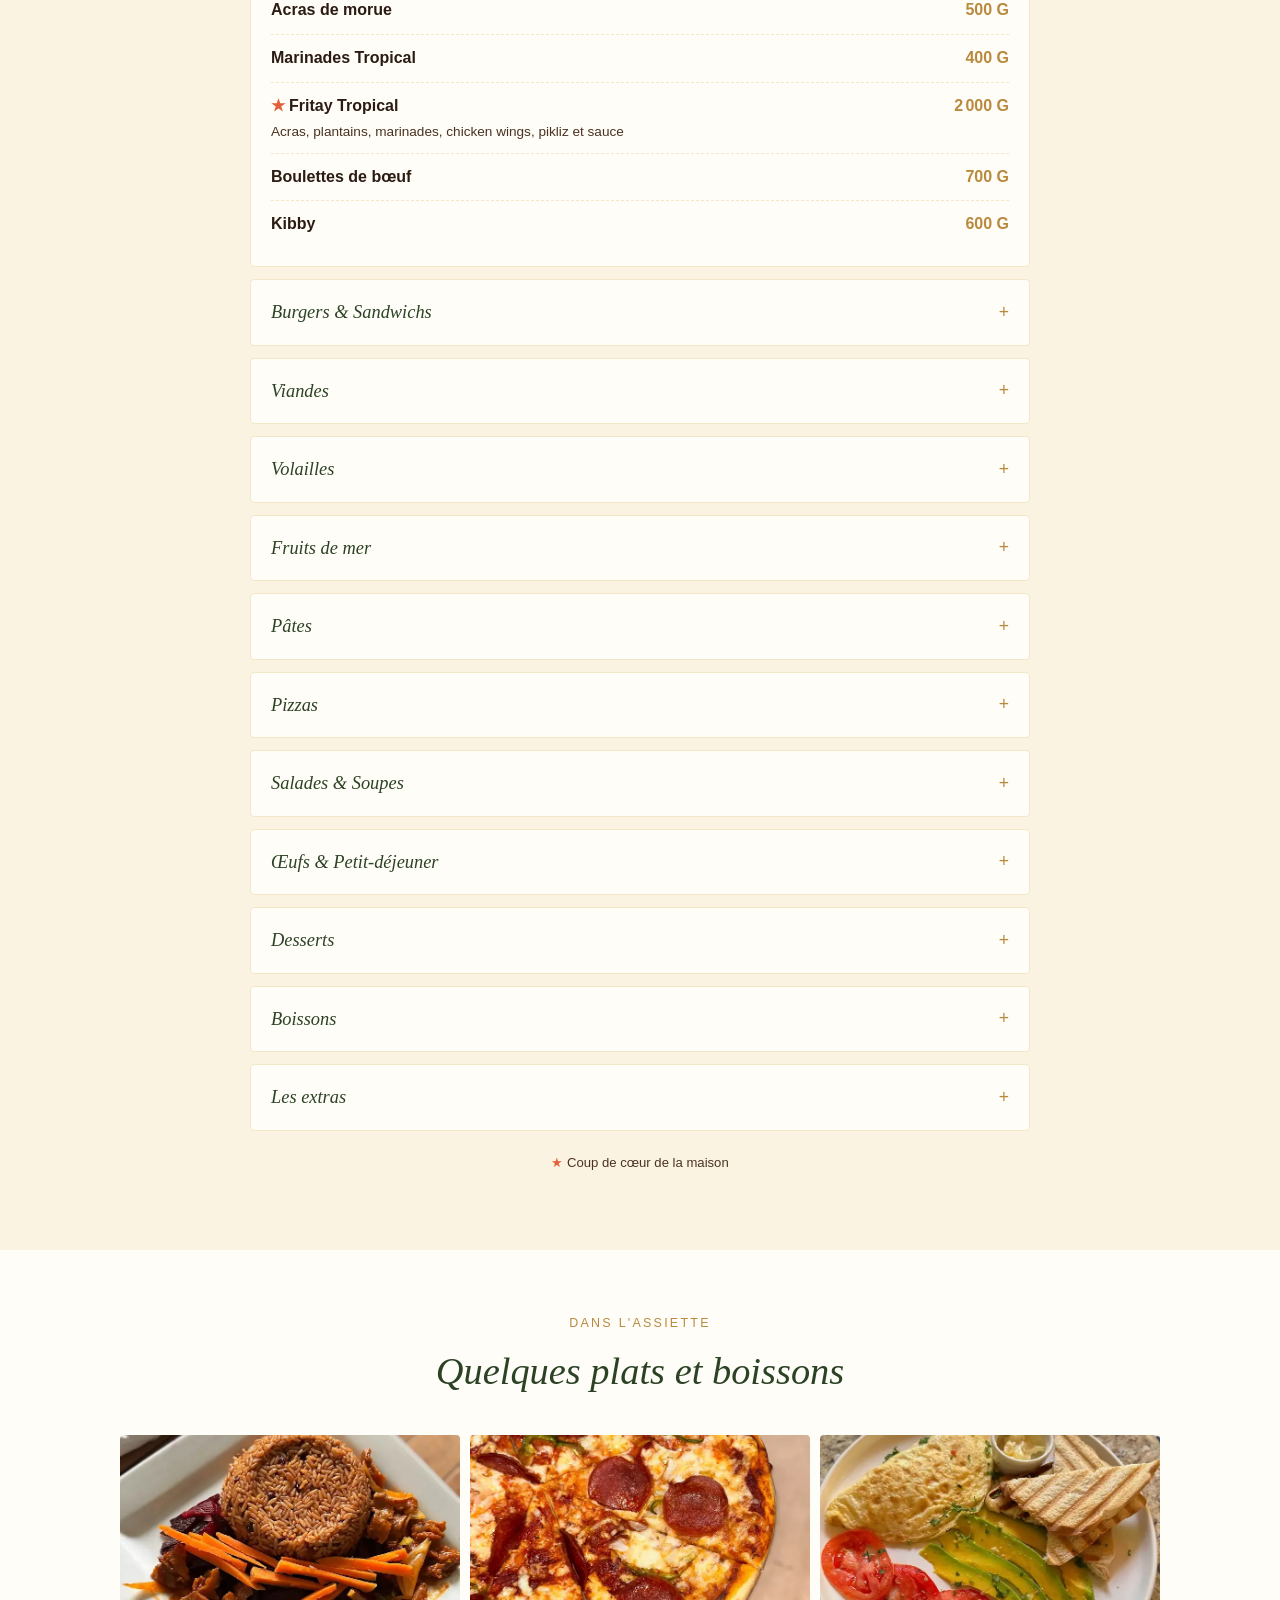
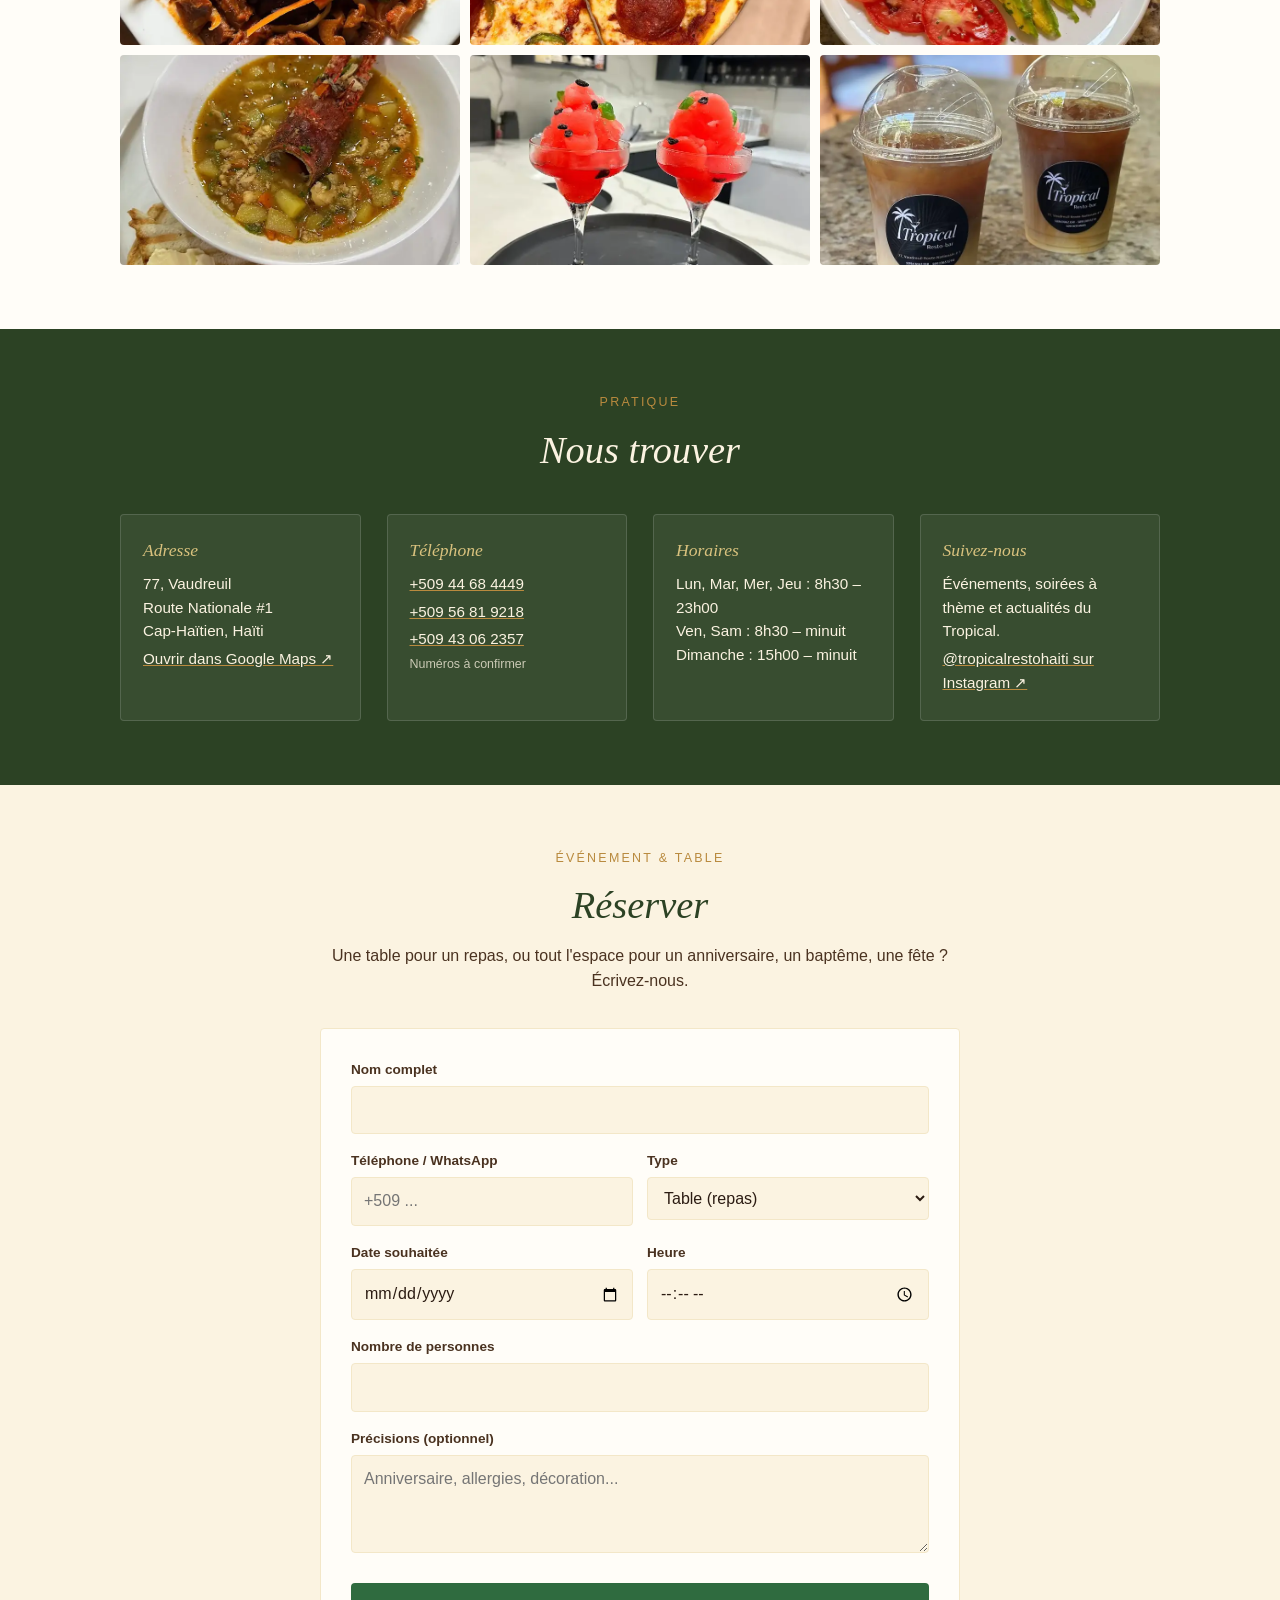
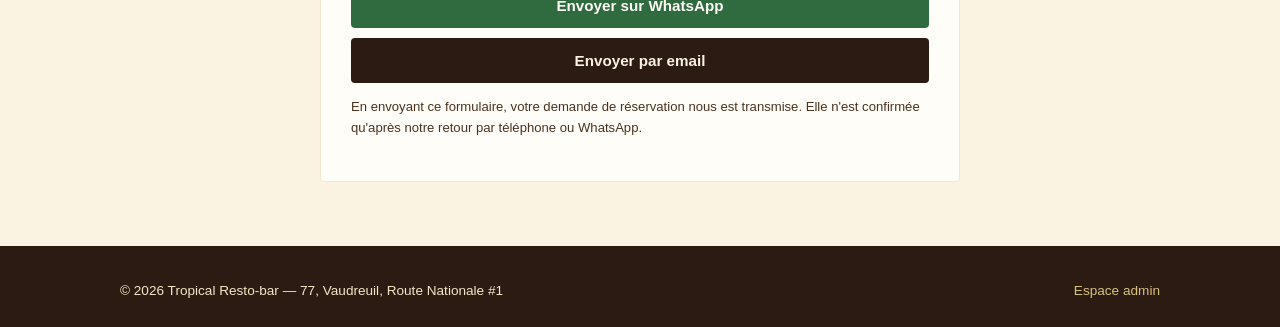
==== commit b3804d94: "Add files via upload" ====
--- a/index.html
+++ b/index.html
@@ -117,9 +117,9 @@
         </div>
         <div class="info-card">
           <h3>Horaires</h3>
-          <p>Lun, Mer, Jeu, Ven, Sam : 8h30 – 22h00<br>
-          Dimanche : 15h00 – 22h00<br>
-          Mardi : fermé</p>
+          <p>Lun, Mar, Mer, Jeu : 8h30 – 23h00<br>
+          Ven, Sam : 8h30 – minuit<br>
+          Dimanche : 15h00 – minuit</p>
         </div>
         <div class="info-card">
           <h3>Suivez-nous</h3>
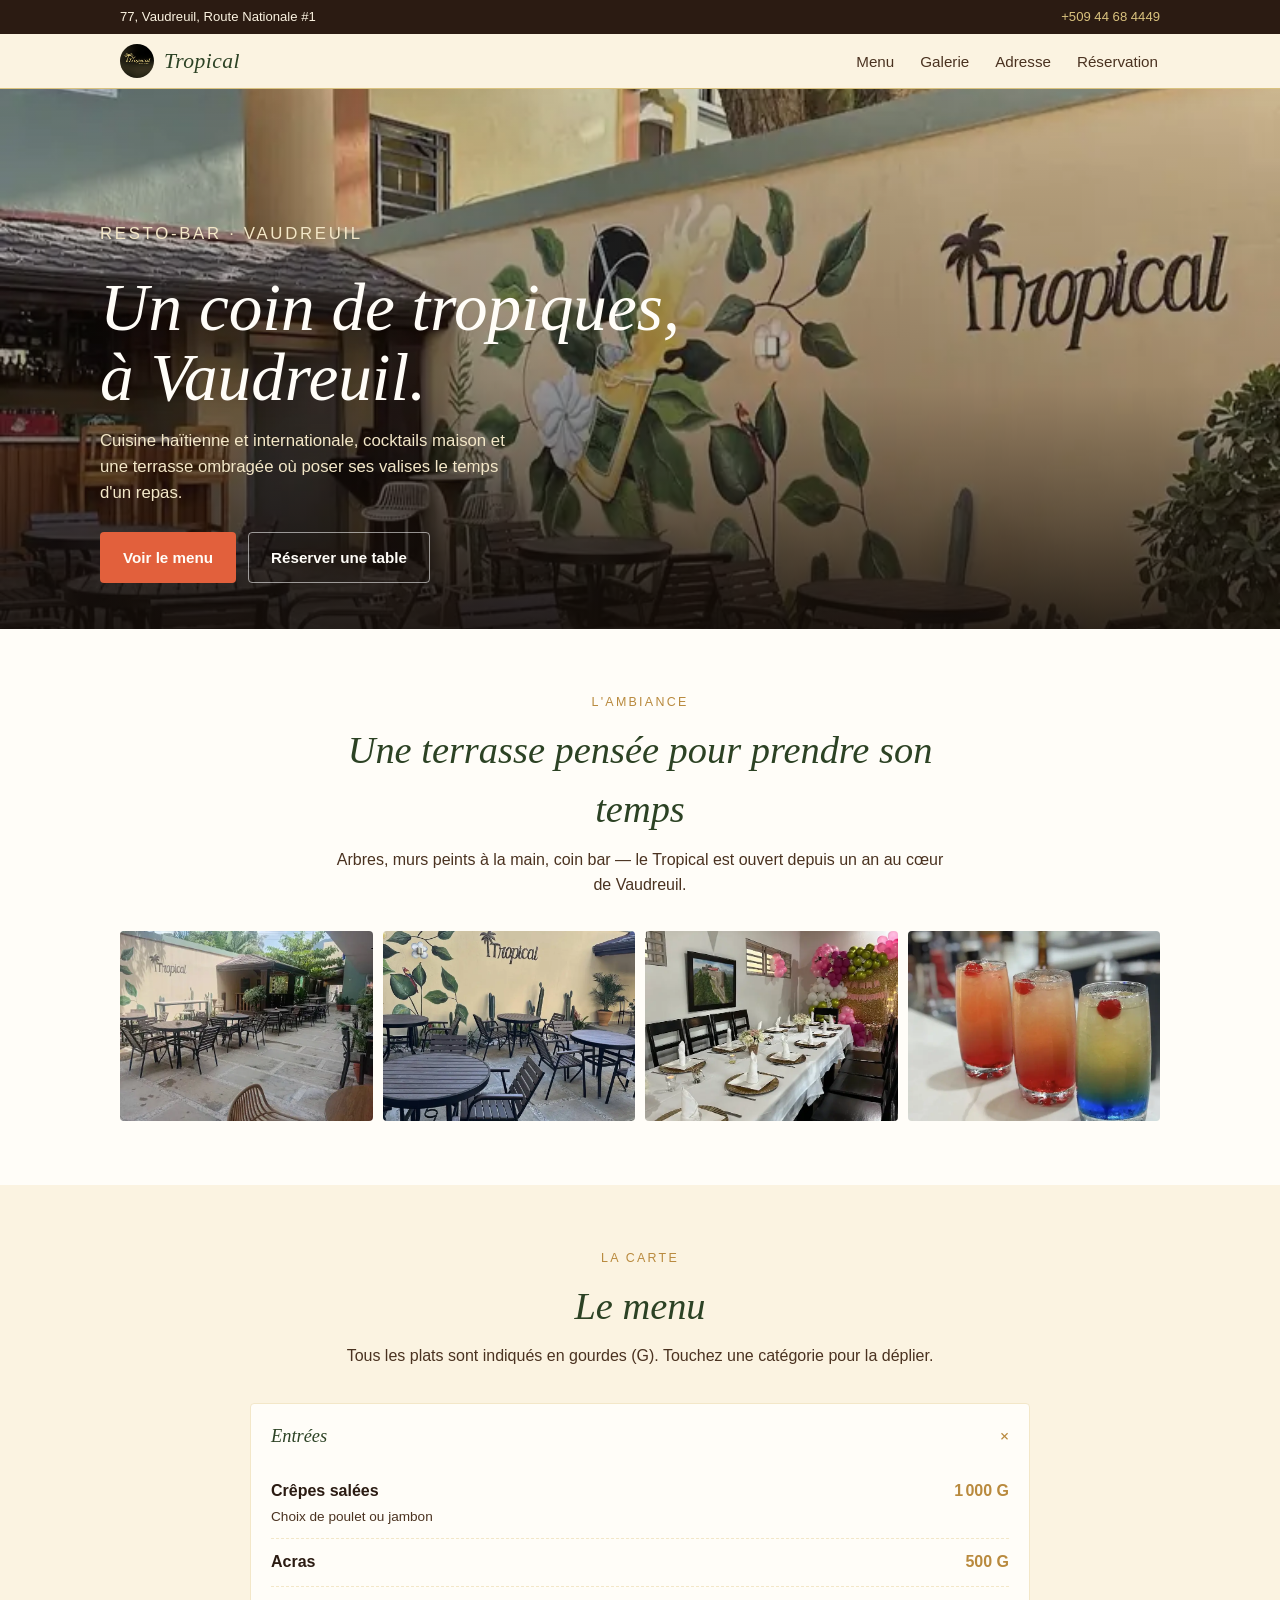
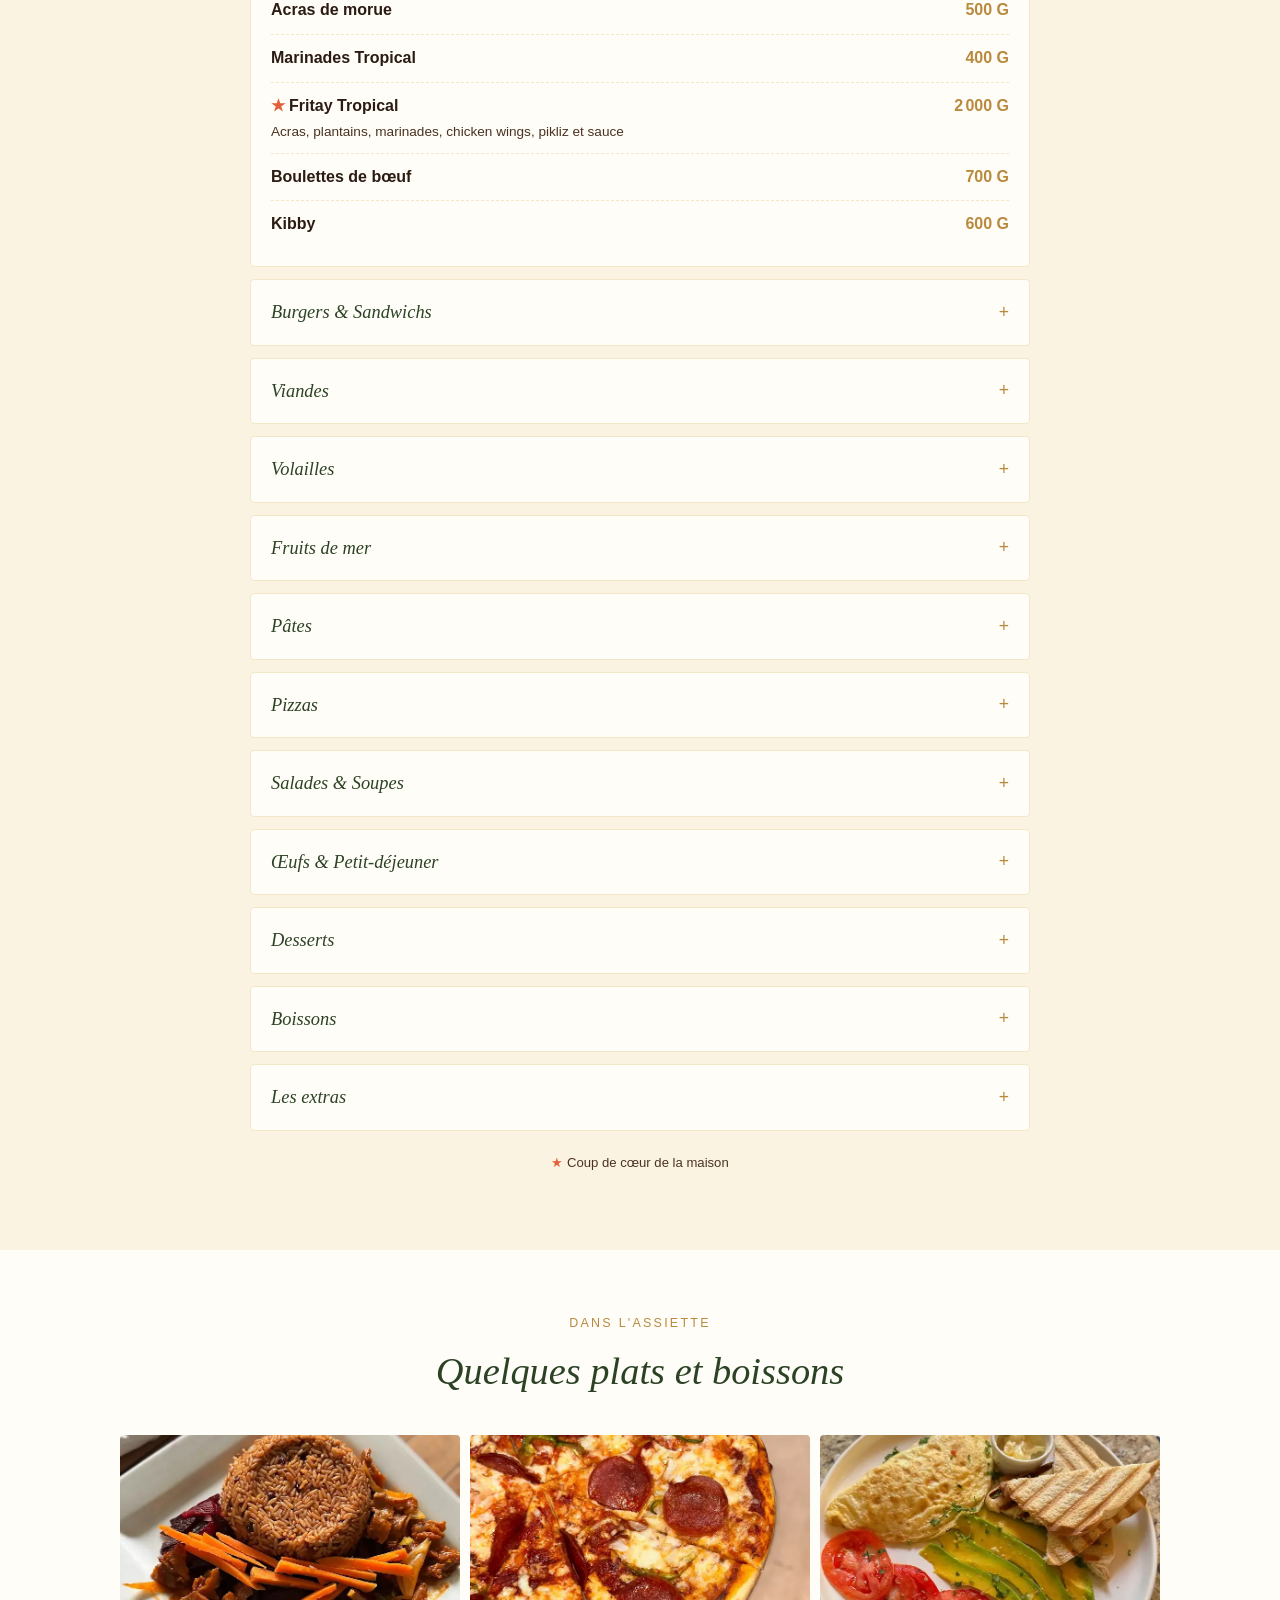
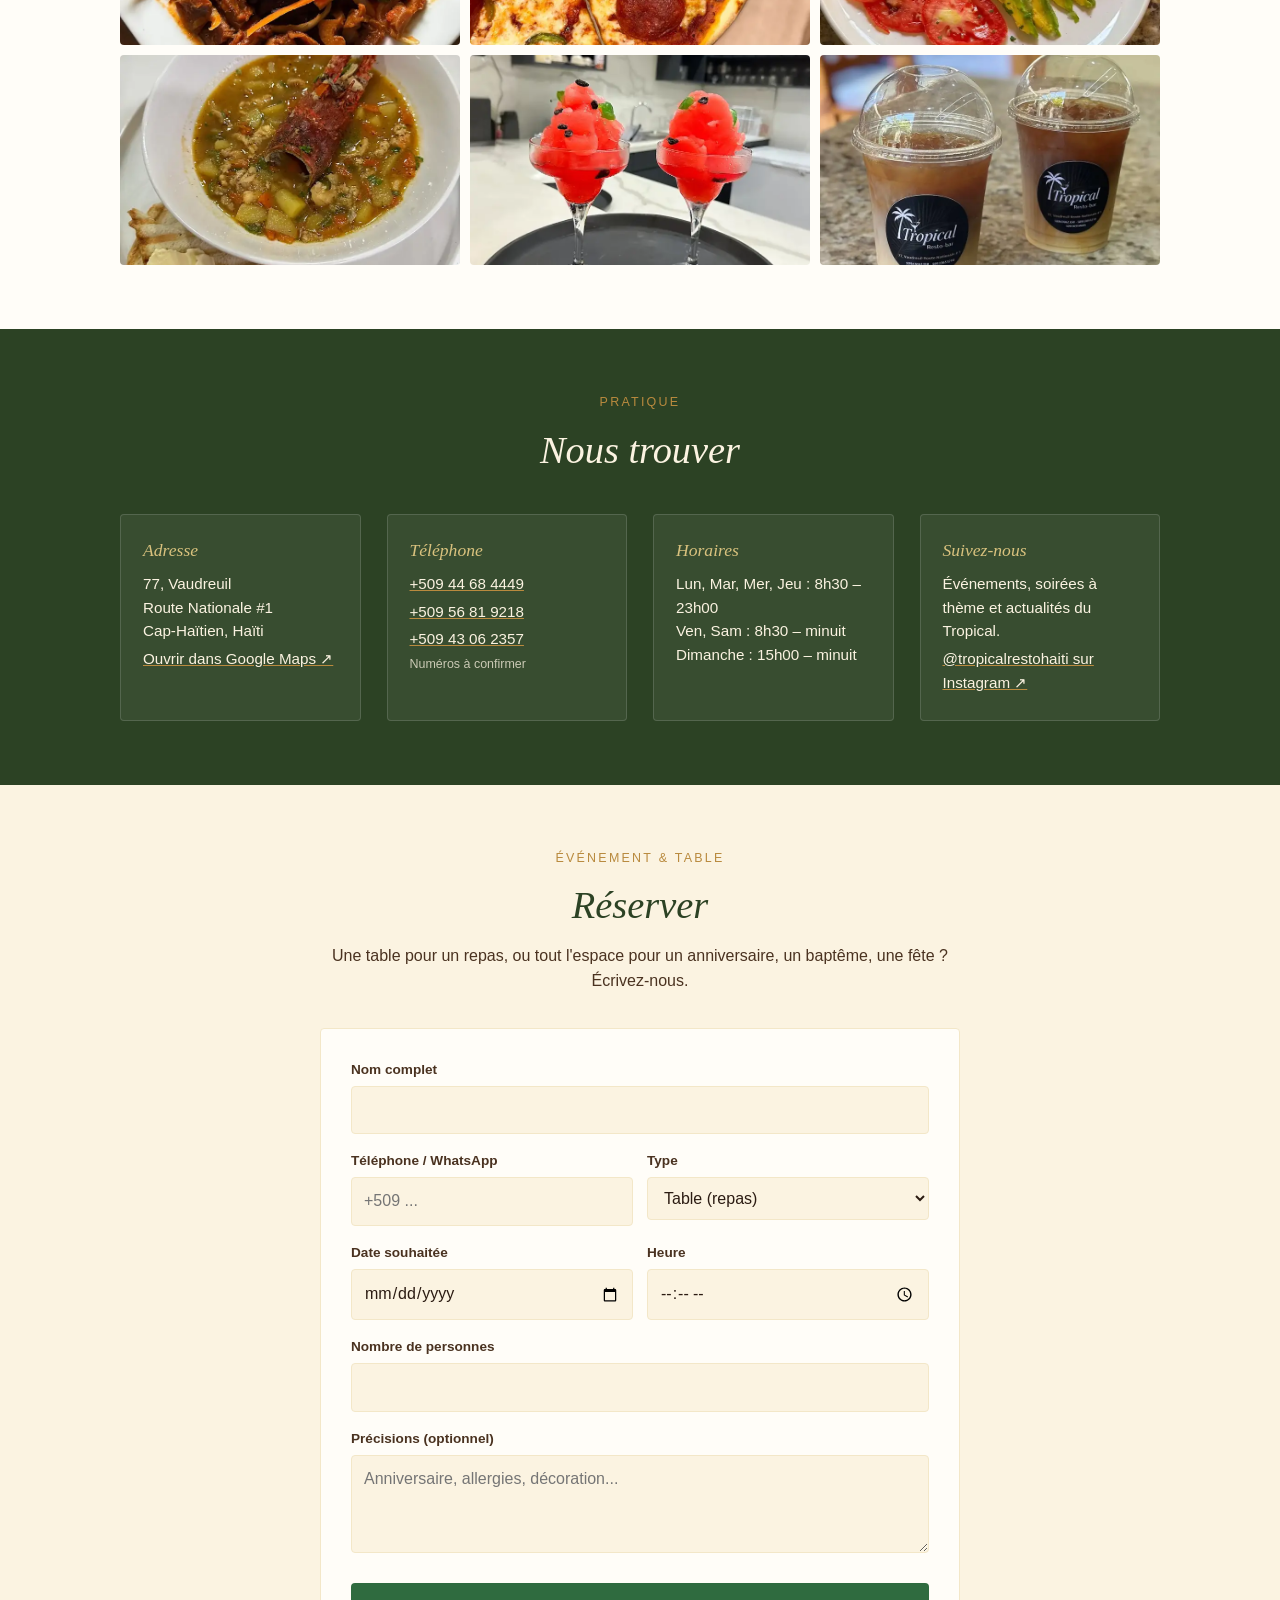
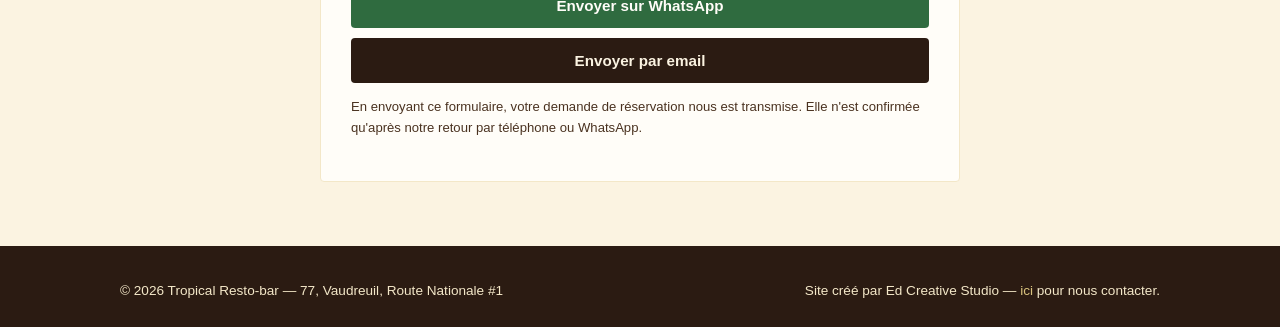
==== commit 0fbeaca3: "Add files via upload" ====
--- a/index.html
+++ b/index.html
@@ -196,7 +196,7 @@
 <footer>
   <div class="wrap">
     <span>© <span id="year"></span> Tropical Resto-bar — 77, Vaudreuil, Route Nationale #1</span>
-    <a href="admin.html">Espace admin</a>
+    <span>Site créé par Ed Creative Studio — <a href="https://wa.me/33766249742" target="_blank" rel="noopener">ici</a> pour nous contacter.</span>
   </div>
 </footer>
 
